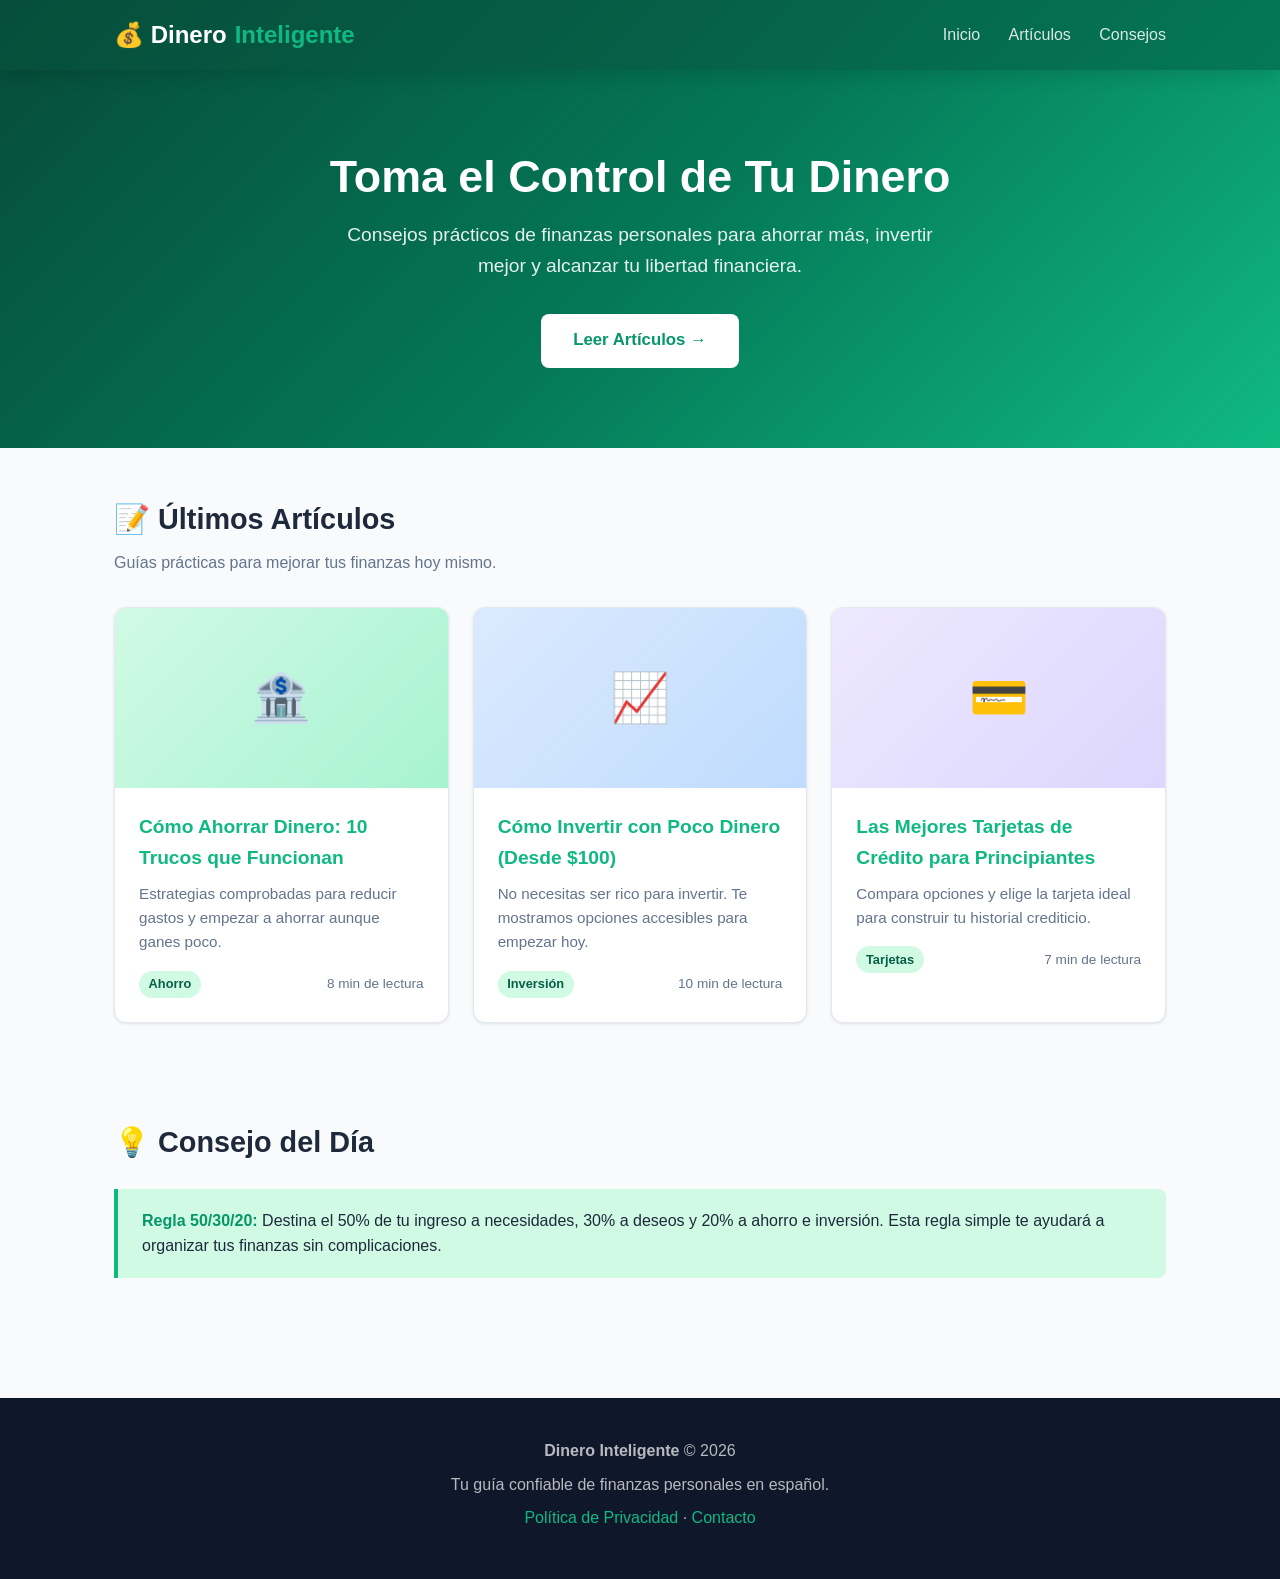
==== index.html @ 0d663b81 "Blog Dinero Inteligente - v1 inicial" ====
<!DOCTYPE html>
<html lang="es">
<head>
  <meta charset="UTF-8">
  <meta name="viewport" content="width=device-width, initial-scale=1.0">
  <title>Dinero Inteligente - Tu Guía de Finanzas Personales</title>
  <meta name="description" content="Aprende a ahorrar, invertir y manejar tu dinero con consejos prácticos de finanzas personales en español.">
  <link rel="icon" href="favicon.svg" type="image/svg+xml">
  <link rel="stylesheet" href="css/style.css">
</head>
<body>

<header>
  <div class="header-inner">
    <div class="logo">💰 Dinero<span>Inteligente</span></div>
    <nav>
      <a href="/">Inicio</a>
      <a href="#artículos">Artículos</a>
      <a href="#consejos">Consejos</a>
    </nav>
  </div>
</header>

<section class="hero">
  <h1>Toma el Control de Tu Dinero</h1>
  <p>Consejos prácticos de finanzas personales para ahorrar más, invertir mejor y alcanzar tu libertad financiera.</p>
  <a href="#artículos" class="btn">Leer Artículos →</a>
</section>

<section class="container" id="artículos">
  <h2 class="section-title">📝 Últimos Artículos</h2>
  <p class="section-subtitle">Guías prácticas para mejorar tus finanzas hoy mismo.</p>

  <div class="articles-grid">

    <article class="article-card">
      <a href="articles/como-ahorrar-dinero.html">
        <div class="card-image green">🏦</div>
        <div class="card-body">
          <h3>Cómo Ahorrar Dinero: 10 Trucos que Funcionan</h3>
          <p>Estrategias comprobadas para reducir gastos y empezar a ahorrar aunque ganes poco.</p>
          <div class="card-meta">
            <span class="tag">Ahorro</span>
            <span>8 min de lectura</span>
          </div>
        </div>
      </a>
    </article>

    <article class="article-card">
      <a href="articles/invertir-poco-dinero.html">
        <div class="card-image blue">📈</div>
        <div class="card-body">
          <h3>Cómo Invertir con Poco Dinero (Desde $100)</h3>
          <p>No necesitas ser rico para invertir. Te mostramos opciones accesibles para empezar hoy.</p>
          <div class="card-meta">
            <span class="tag">Inversión</span>
            <span>10 min de lectura</span>
          </div>
        </div>
      </a>
    </article>

    <article class="article-card">
      <a href="articles/mejores-tarjetas-credito.html">
        <div class="card-image purple">💳</div>
        <div class="card-body">
          <h3>Las Mejores Tarjetas de Crédito para Principiantes</h3>
          <p>Compara opciones y elige la tarjeta ideal para construir tu historial crediticio.</p>
          <div class="card-meta">
            <span class="tag">Tarjetas</span>
            <span>7 min de lectura</span>
          </div>
        </div>
      </a>
    </article>

  </div>
</section>

<section class="container" id="consejos">
  <h2 class="section-title">💡 Consejo del Día</h2>
  <div class="tip-box">
    <strong>Regla 50/30/20:</strong> Destina el 50% de tu ingreso a necesidades, 30% a deseos y 20% a ahorro e inversión. Esta regla simple te ayudará a organizar tus finanzas sin complicaciones.
  </div>
</section>

<footer>
  <p><strong>Dinero Inteligente</strong> © <span id="year">2026</span></p>
  <p>Tu guía confiable de finanzas personales en español.</p>
  <p><a href="#">Política de Privacidad</a> · <a href="#">Contacto</a></p>
</footer>

<script src="js/main.js"></script>
</body>
</html>
---- css/style.css ----
/* === Dinero Inteligente - Estilos === */
:root {
  --primary: #10B981;
  --primary-dark: #059669;
  --bg: #f8fafc;
  --card-bg: #ffffff;
  --text: #1e293b;
  --text-light: #64748b;
  --border: #e2e8f0;
  --shadow: 0 1px 3px rgba(0,0,0,0.1);
  --shadow-lg: 0 10px 15px -3px rgba(0,0,0,0.1);
}

* { margin: 0; padding: 0; box-sizing: border-box; }

body {
  font-family: -apple-system, BlinkMacSystemFont, 'Segoe UI', Roboto, sans-serif;
  background: var(--bg);
  color: var(--text);
  line-height: 1.6;
}

a { color: var(--primary); text-decoration: none; }
a:hover { color: var(--primary-dark); }

/* Header */
header {
  background: linear-gradient(135deg, #064e3b, #065f46, #047857);
  color: white;
  padding: 1rem 0;
  position: sticky;
  top: 0;
  z-index: 100;
  box-shadow: var(--shadow-lg);
}

.header-inner {
  max-width: 1100px;
  margin: 0 auto;
  padding: 0 1.5rem;
  display: flex;
  justify-content: space-between;
  align-items: center;
}

.logo {
  font-size: 1.5rem;
  font-weight: 800;
  display: flex;
  align-items: center;
  gap: 0.5rem;
}

.logo span { color: var(--primary); }

nav a {
  color: rgba(255,255,255,0.85);
  margin-left: 1.5rem;
  font-weight: 500;
  transition: color 0.2s;
}
nav a:hover { color: white; }

/* Hero */
.hero {
  background: linear-gradient(135deg, #064e3b 0%, #047857 50%, #10B981 100%);
  color: white;
  text-align: center;
  padding: 5rem 1.5rem;
}

.hero h1 {
  font-size: 2.8rem;
  font-weight: 800;
  margin-bottom: 1rem;
  line-height: 1.2;
}

.hero p {
  font-size: 1.2rem;
  opacity: 0.9;
  max-width: 600px;
  margin: 0 auto 2rem;
}

.btn {
  display: inline-block;
  background: white;
  color: var(--primary-dark);
  padding: 0.85rem 2rem;
  border-radius: 8px;
  font-weight: 700;
  font-size: 1.05rem;
  transition: transform 0.2s, box-shadow 0.2s;
}

.btn:hover {
  transform: translateY(-2px);
  box-shadow: var(--shadow-lg);
  color: var(--primary-dark);
}

/* Main content */
.container {
  max-width: 1100px;
  margin: 0 auto;
  padding: 3rem 1.5rem;
}

.section-title {
  font-size: 1.8rem;
  font-weight: 700;
  margin-bottom: 0.5rem;
}

.section-subtitle {
  color: var(--text-light);
  margin-bottom: 2rem;
}

/* Article cards */
.articles-grid {
  display: grid;
  grid-template-columns: repeat(auto-fill, minmax(320px, 1fr));
  gap: 1.5rem;
}

.article-card {
  background: var(--card-bg);
  border-radius: 12px;
  overflow: hidden;
  box-shadow: var(--shadow);
  transition: transform 0.2s, box-shadow 0.2s;
  border: 1px solid var(--border);
}

.article-card:hover {
  transform: translateY(-4px);
  box-shadow: var(--shadow-lg);
}

.card-image {
  height: 180px;
  display: flex;
  align-items: center;
  justify-content: center;
  font-size: 3rem;
}

.card-image.green { background: linear-gradient(135deg, #d1fae5, #a7f3d0); }
.card-image.blue { background: linear-gradient(135deg, #dbeafe, #bfdbfe); }
.card-image.purple { background: linear-gradient(135deg, #ede9fe, #ddd6fe); }

.card-body { padding: 1.5rem; }

.card-body h3 {
  font-size: 1.2rem;
  margin-bottom: 0.5rem;
}

.card-body p {
  color: var(--text-light);
  font-size: 0.95rem;
  margin-bottom: 1rem;
}

.card-meta {
  display: flex;
  justify-content: space-between;
  align-items: center;
  font-size: 0.85rem;
  color: var(--text-light);
}

.tag {
  background: #d1fae5;
  color: #065f46;
  padding: 0.2rem 0.6rem;
  border-radius: 20px;
  font-size: 0.8rem;
  font-weight: 600;
}

/* Article page */
.article-header {
  background: linear-gradient(135deg, #064e3b, #047857);
  color: white;
  padding: 4rem 1.5rem;
  text-align: center;
}

.article-header h1 {
  font-size: 2.2rem;
  max-width: 800px;
  margin: 0 auto 1rem;
}

.article-content {
  max-width: 800px;
  margin: 0 auto;
  padding: 2.5rem 1.5rem;
}

.article-content h2 {
  font-size: 1.5rem;
  margin: 2rem 0 1rem;
  color: var(--primary-dark);
}

.article-content p {
  margin-bottom: 1.2rem;
  font-size: 1.05rem;
}

.article-content ul, .article-content ol {
  margin: 1rem 0 1.5rem 1.5rem;
}

.article-content li {
  margin-bottom: 0.5rem;
  font-size: 1.05rem;
}

.tip-box {
  background: #d1fae5;
  border-left: 4px solid var(--primary);
  padding: 1.2rem 1.5rem;
  border-radius: 0 8px 8px 0;
  margin: 1.5rem 0;
}

.tip-box strong { color: var(--primary-dark); }

/* Footer */
footer {
  background: #0f172a;
  color: rgba(255,255,255,0.7);
  text-align: center;
  padding: 2.5rem 1.5rem;
  margin-top: 3rem;
}

footer p { margin-bottom: 0.5rem; }
footer a { color: var(--primary); }

/* Responsive */
@media (max-width: 768px) {
  .hero h1 { font-size: 2rem; }
  .hero p { font-size: 1rem; }
  .articles-grid { grid-template-columns: 1fr; }
  .header-inner { flex-direction: column; gap: 0.75rem; }
  nav a { margin: 0 0.75rem; }
}
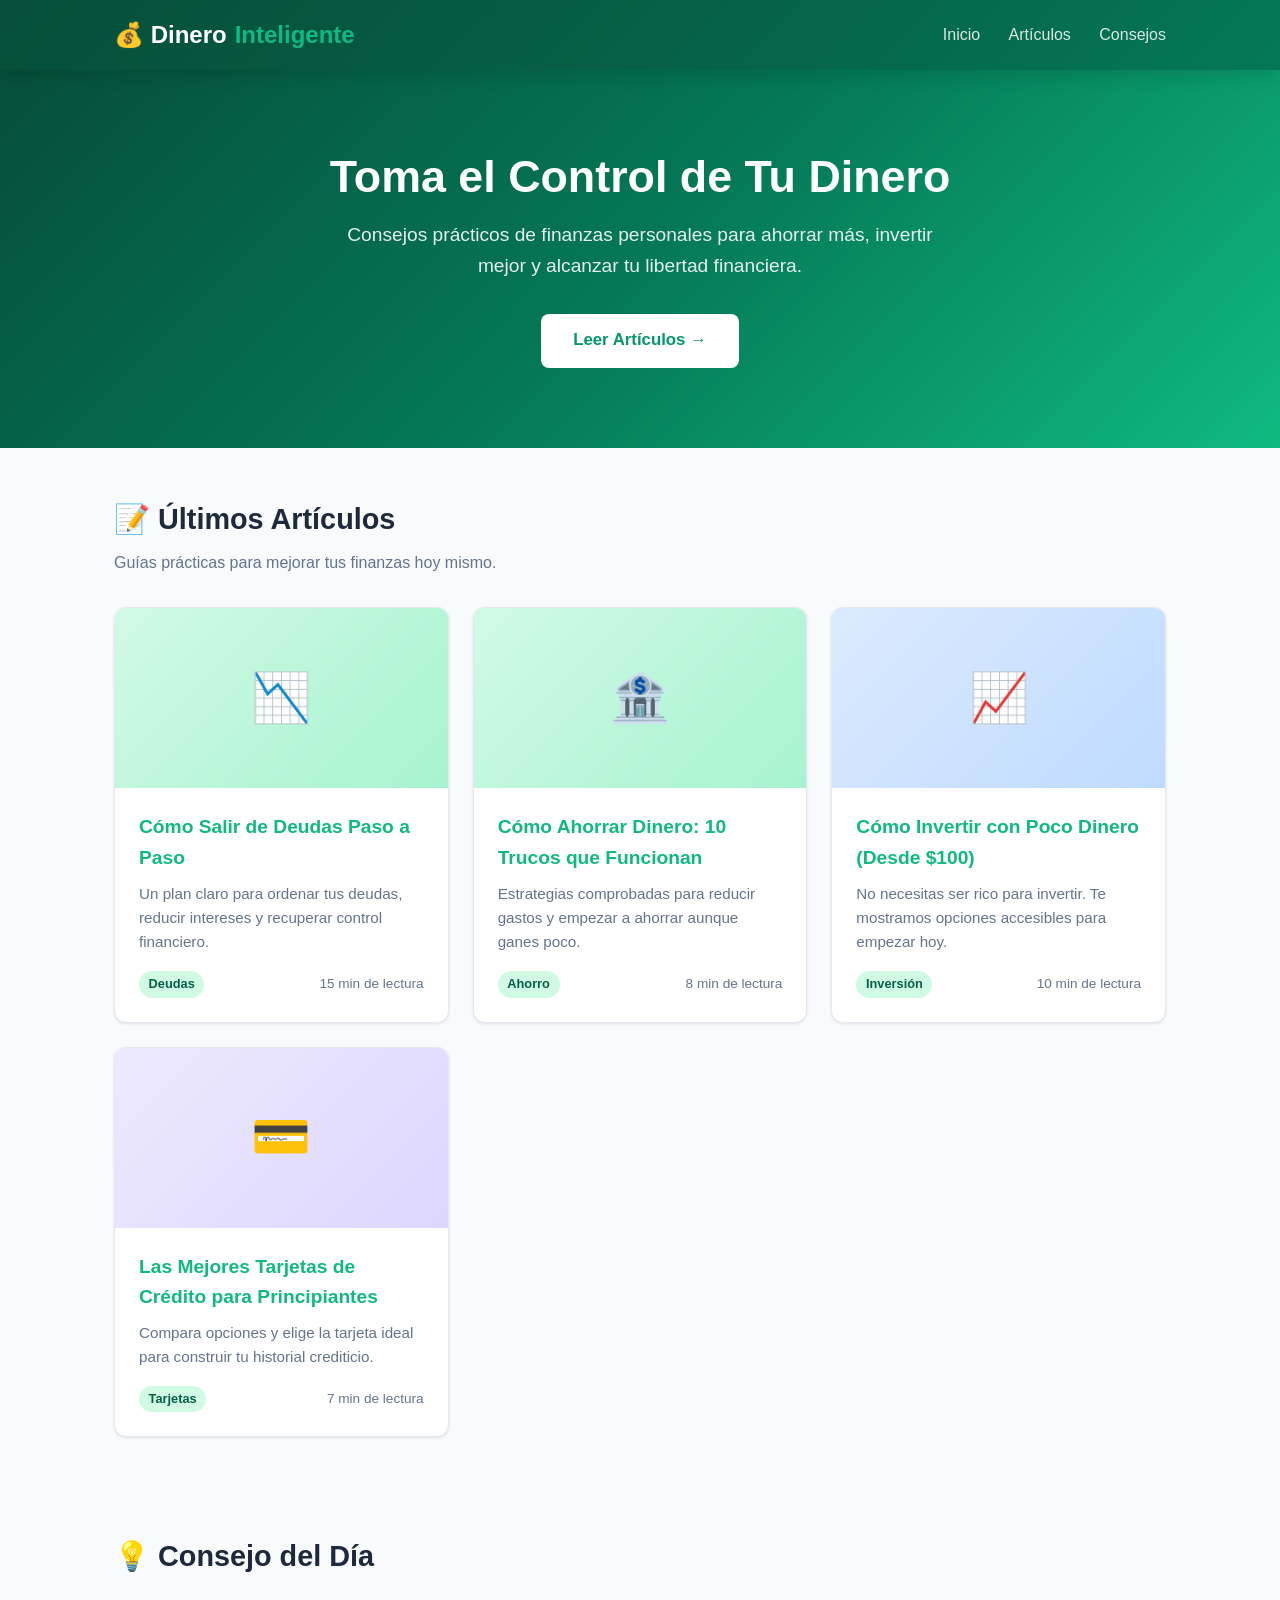
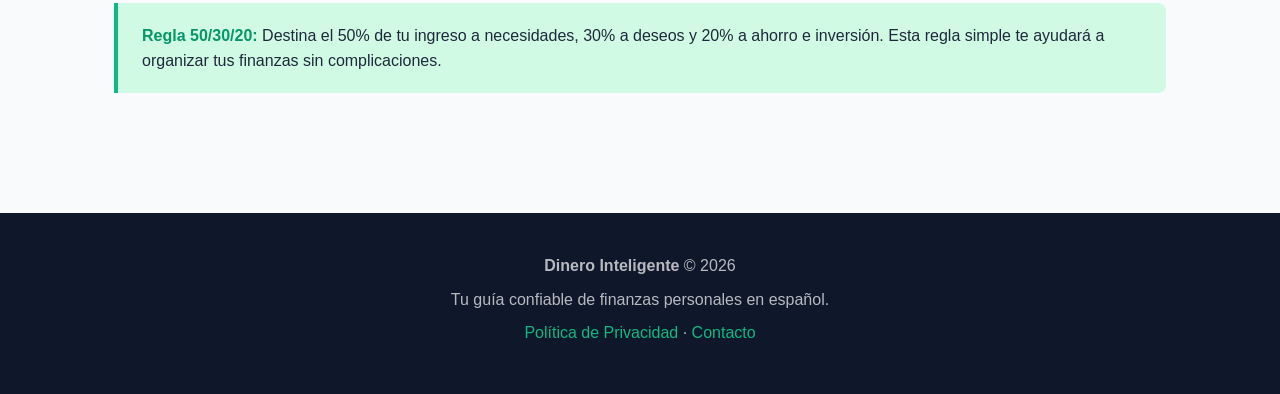
==== commit 657fbf98: "Agregar articulo sobre deudas y monetizacion" ====
--- a/index.html
+++ b/index.html
@@ -32,6 +32,20 @@
   <p class="section-subtitle">Guías prácticas para mejorar tus finanzas hoy mismo.</p>
 
   <div class="articles-grid">
+
+    <article class="article-card">
+      <a href="articles/como-salir-de-deudas.html">
+        <div class="card-image green">📉</div>
+        <div class="card-body">
+          <h3>Cómo Salir de Deudas Paso a Paso</h3>
+          <p>Un plan claro para ordenar tus deudas, reducir intereses y recuperar control financiero.</p>
+          <div class="card-meta">
+            <span class="tag">Deudas</span>
+            <span>15 min de lectura</span>
+          </div>
+        </div>
+      </a>
+    </article>
 
     <article class="article-card">
       <a href="articles/como-ahorrar-dinero.html">
--- a/css/style.css
+++ b/css/style.css
@@ -243,6 +243,73 @@
 footer p { margin-bottom: 0.5rem; }
 footer a { color: var(--primary); }
 
+/* Monetización y contenido enriquecido */
+table {
+  width: 100%;
+  border-collapse: collapse;
+  margin: 1.5rem 0;
+  background: white;
+  border-radius: 8px;
+  overflow: hidden;
+  box-shadow: var(--shadow);
+}
+
+th, td {
+  padding: 0.85rem;
+  border-bottom: 1px solid var(--border);
+  text-align: left;
+}
+
+th {
+  background: #064e3b;
+  color: white;
+}
+
+.ad-slot {
+  border: 2px dashed #94a3b8;
+  background: #f1f5f9;
+  color: #64748b;
+  text-align: center;
+  padding: 1.5rem;
+  border-radius: 10px;
+  margin: 2rem 0;
+  font-weight: 600;
+}
+
+.affiliate-box,
+.disclosure-box,
+.cta-box {
+  border-radius: 10px;
+  padding: 1.2rem 1.5rem;
+  margin: 1.5rem 0;
+}
+
+.affiliate-box {
+  background: #fffbeb;
+  border-left: 4px solid #f59e0b;
+}
+
+.disclosure-box {
+  background: #eff6ff;
+  border-left: 4px solid #2563eb;
+}
+
+.cta-box {
+  background: linear-gradient(135deg, #064e3b, #10B981);
+  color: white;
+}
+
+.cta-box h2 { color: white; margin-top: 0; }
+
+.mermaid-code {
+  background: #0f172a;
+  color: #e2e8f0;
+  padding: 1rem;
+  border-radius: 8px;
+  overflow-x: auto;
+  margin: 1.5rem 0;
+}
+
 /* Responsive */
 @media (max-width: 768px) {
   .hero h1 { font-size: 2rem; }
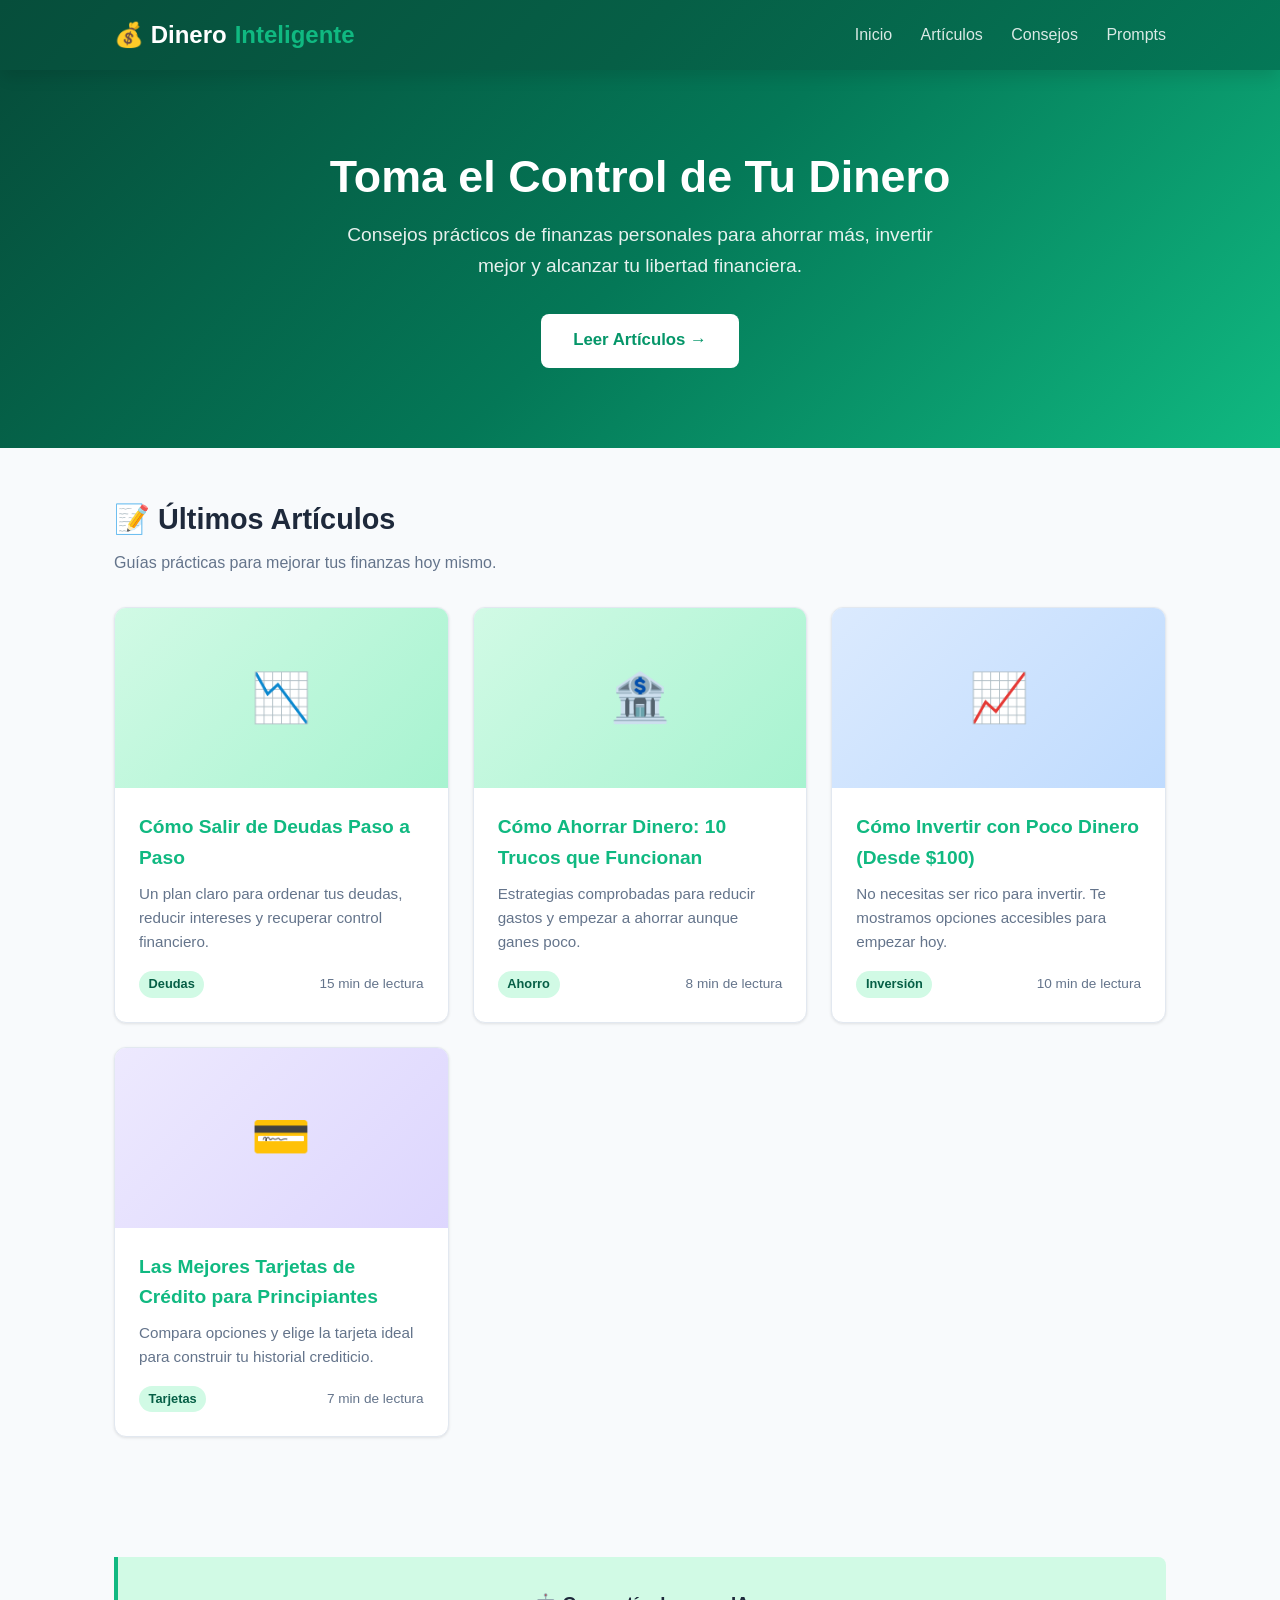
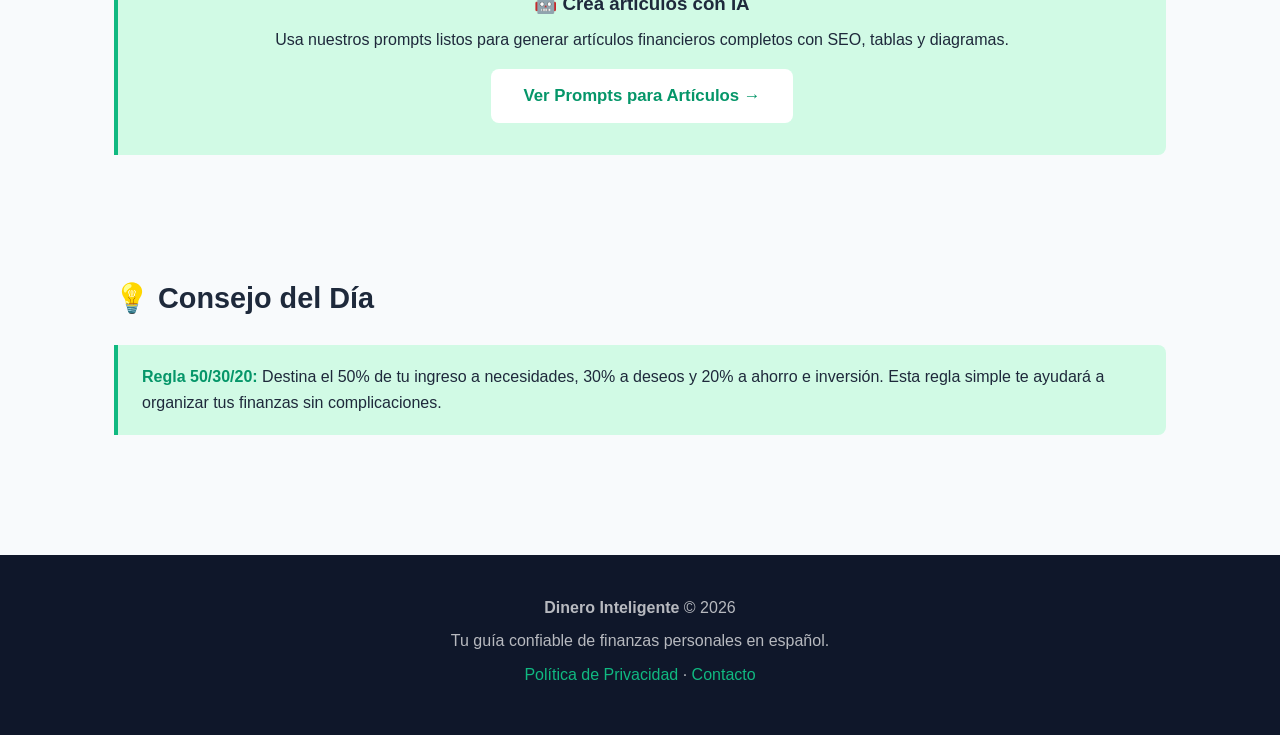
==== commit d932eed5: "Agregar pagina de prompts para articulos financieros" ====
--- a/index.html
+++ b/index.html
@@ -17,6 +17,7 @@
       <a href="/">Inicio</a>
       <a href="#artículos">Artículos</a>
       <a href="#consejos">Consejos</a>
+      <a href="prompts-articulos.html">Prompts</a>
     </nav>
   </div>
 </header>
@@ -92,6 +93,14 @@
   </div>
 </section>
 
+<section class="container">
+  <div class="tip-box" style="text-align:center; padding:2rem;">
+    <h3 style="margin-bottom:0.5rem;">🤖 Crea artículos con IA</h3>
+    <p style="margin-bottom:1rem;">Usa nuestros prompts listos para generar artículos financieros completos con SEO, tablas y diagramas.</p>
+    <a href="prompts-articulos.html" class="btn">Ver Prompts para Artículos →</a>
+  </div>
+</section>
+
 <section class="container" id="consejos">
   <h2 class="section-title">💡 Consejo del Día</h2>
   <div class="tip-box">
--- a/css/style.css
+++ b/css/style.css
@@ -318,3 +318,90 @@
   .header-inner { flex-direction: column; gap: 0.75rem; }
   nav a { margin: 0 0.75rem; }
 }
+
+/* Prompt tools page */
+.prompt-hero {
+    background: linear-gradient(135deg, #064e3b 0%, #047857 55%, #10b981 100%);
+    color: #ffffff;
+}
+
+.prompt-page section {
+    margin-bottom: 2.5rem;
+}
+
+.prompt-box {
+    background: #0f172a;
+    color: #e5e7eb;
+    border-radius: 16px;
+    padding: 1.25rem;
+    overflow-x: auto;
+    border: 1px solid rgba(16, 185, 129, 0.35);
+    box-shadow: 0 14px 30px rgba(15, 23, 42, 0.14);
+    white-space: pre-wrap;
+}
+
+.prompt-box code {
+    font-family: "SFMono-Regular", Consolas, "Liberation Mono", monospace;
+    font-size: 0.92rem;
+    line-height: 1.65;
+}
+
+.copy-btn {
+    display: inline-flex;
+    align-items: center;
+    gap: 0.4rem;
+    margin: 0.7rem 0 1rem;
+    border: 0;
+    border-radius: 999px;
+    background: #059669;
+    color: #ffffff;
+    padding: 0.75rem 1.15rem;
+    font-weight: 700;
+    cursor: pointer;
+    transition: transform 0.2s ease, background 0.2s ease;
+}
+
+.copy-btn:hover {
+    background: #047857;
+    transform: translateY(-1px);
+}
+
+.copy-btn.copied {
+    background: #0f766e;
+}
+
+.checklist-grid {
+    display: grid;
+    grid-template-columns: repeat(auto-fit, minmax(230px, 1fr));
+    gap: 1rem;
+    margin-top: 1rem;
+}
+
+.check-card {
+    background: #ffffff;
+    border: 1px solid #d1fae5;
+    border-radius: 16px;
+    padding: 1rem;
+    box-shadow: 0 8px 20px rgba(15, 23, 42, 0.06);
+}
+
+.check-card strong {
+    display: block;
+    color: #065f46;
+    margin-bottom: 0.4rem;
+}
+
+.check-card span {
+    color: #475569;
+    line-height: 1.6;
+}
+
+.disclaimer {
+    background: #fffbeb;
+    border-left: 4px solid #f59e0b;
+    border-radius: 12px;
+    padding: 1rem 1.25rem;
+    color: #78350f;
+    margin: 2rem 0;
+}
+
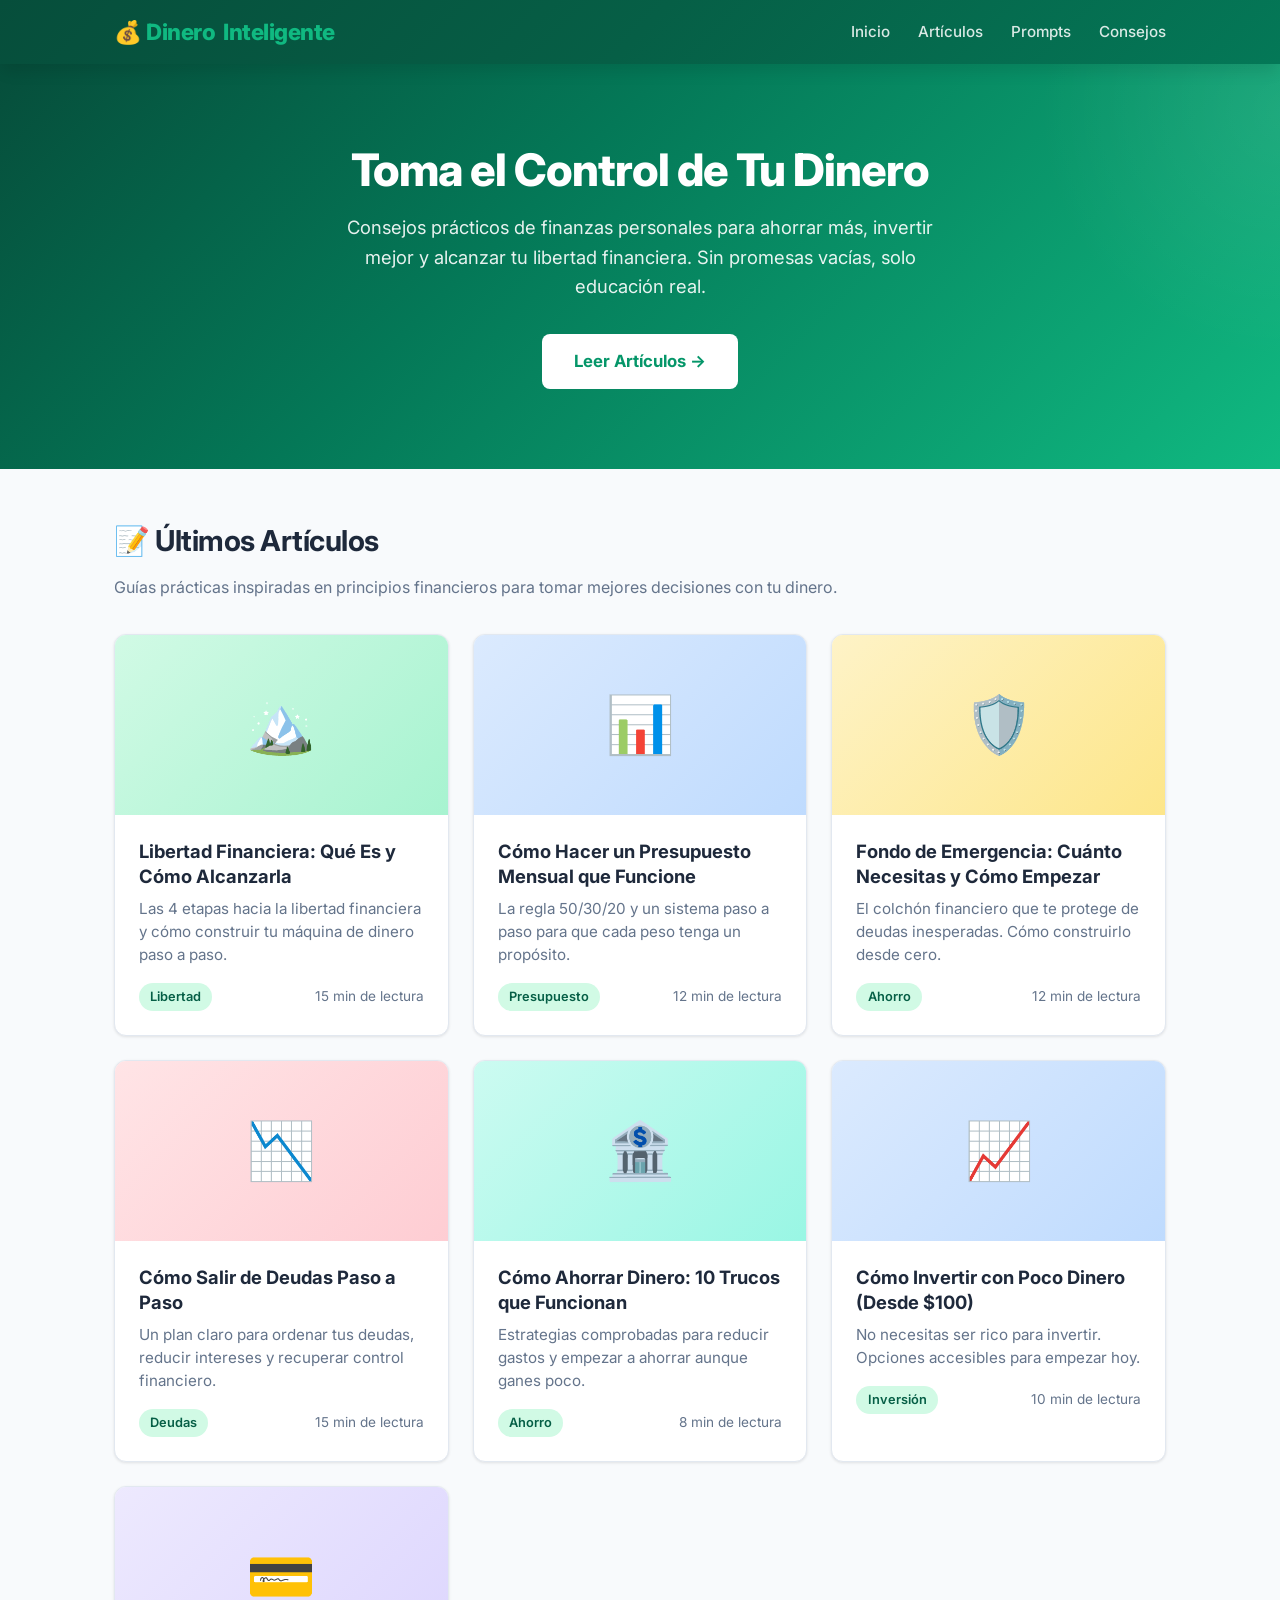
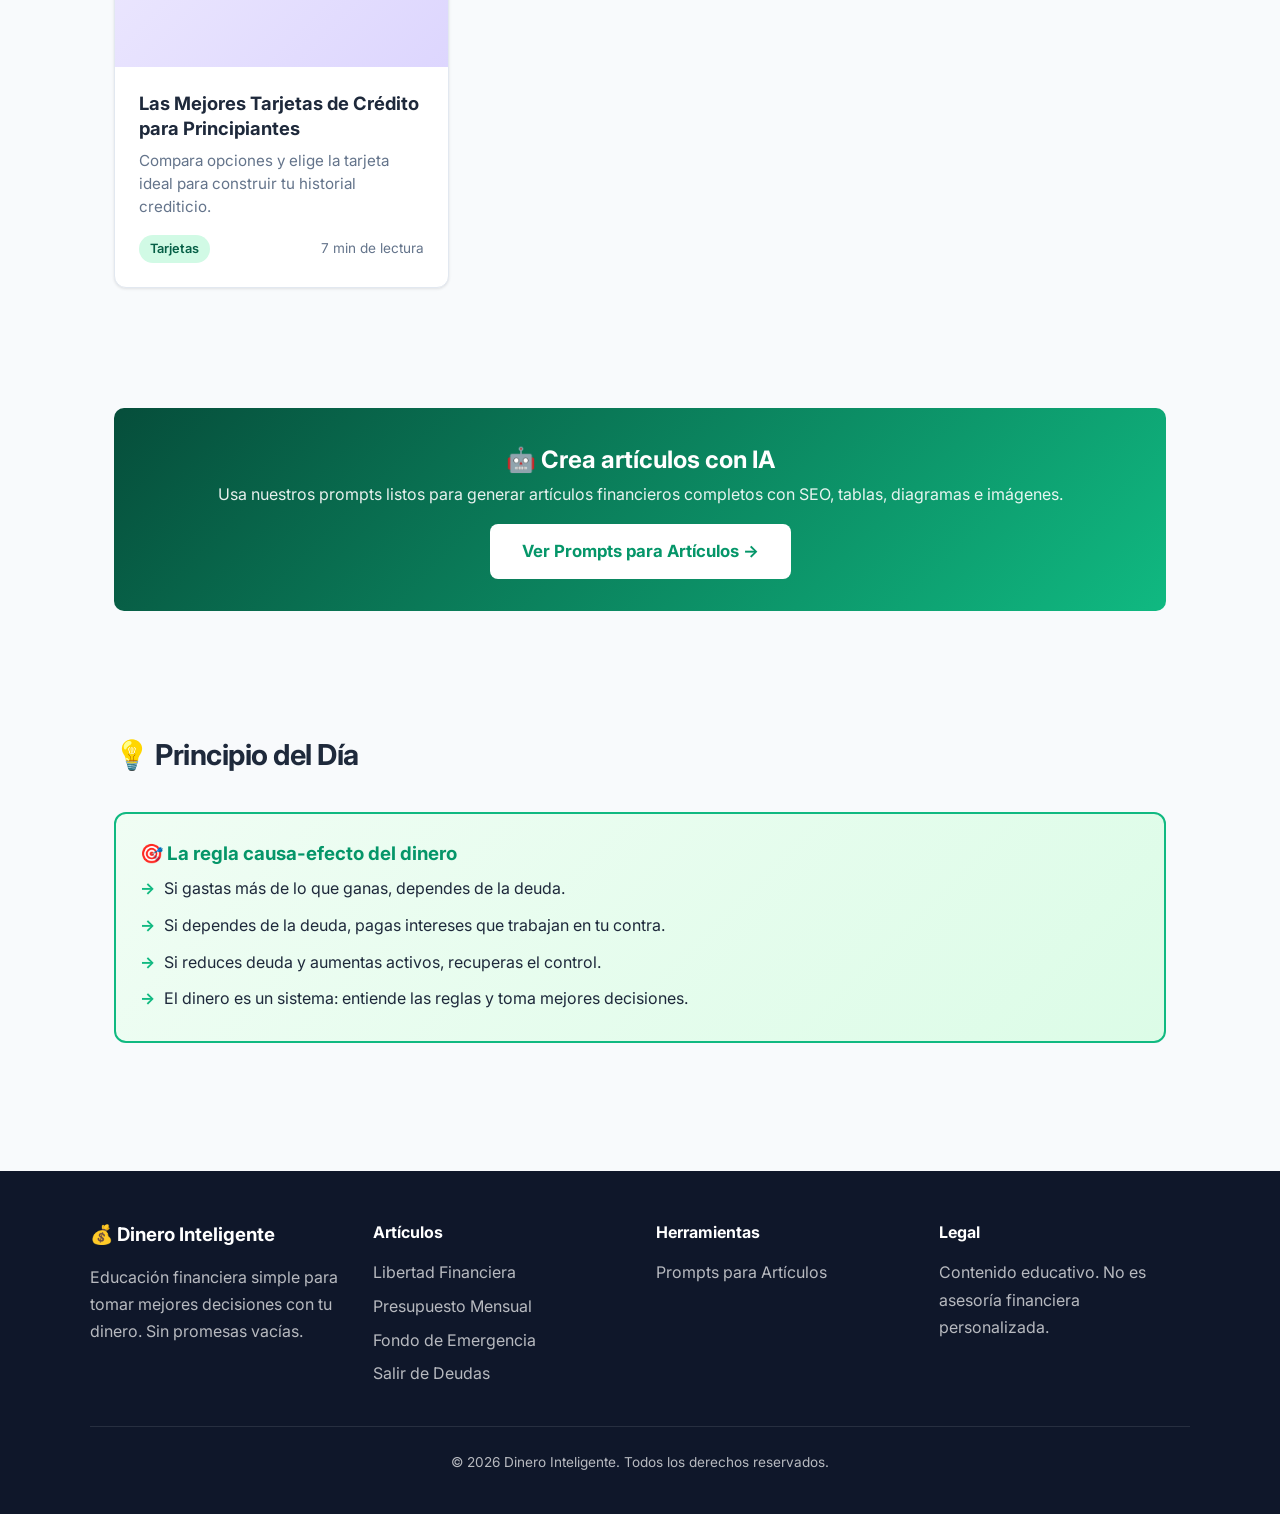
==== commit aac4a80d: "Blog v2: 3 articulos nuevos + diseno profesional + Mermaid.js - 3 articulos nuevos: presupuesto mens" ====
--- a/index.html
+++ b/index.html
@@ -4,39 +4,85 @@
   <meta charset="UTF-8">
   <meta name="viewport" content="width=device-width, initial-scale=1.0">
   <title>Dinero Inteligente - Tu Guía de Finanzas Personales</title>
-  <meta name="description" content="Aprende a ahorrar, invertir y manejar tu dinero con consejos prácticos de finanzas personales en español.">
+  <meta name="description" content="Aprende a ahorrar, invertir y manejar tu dinero con consejos prácticos de finanzas personales en español. Educación financiera clara y útil.">
+  <meta name="keywords" content="finanzas personales, ahorrar dinero, invertir, presupuesto, libertad financiera, educación financiera español">
+  <meta name="author" content="Dinero Inteligente">
   <link rel="icon" href="favicon.svg" type="image/svg+xml">
   <link rel="stylesheet" href="css/style.css">
+  <link rel="preconnect" href="https://fonts.googleapis.com">
+  <link href="https://fonts.googleapis.com/css2?family=Inter:wght@400;500;600;700;800&display=swap" rel="stylesheet">
 </head>
 <body>
 
 <header>
   <div class="header-inner">
-    <div class="logo">💰 Dinero<span>Inteligente</span></div>
+    <a href="/" class="logo">💰 Dinero<span>Inteligente</span></a>
     <nav>
       <a href="/">Inicio</a>
       <a href="#artículos">Artículos</a>
+      <a href="prompts-articulos.html">Prompts</a>
       <a href="#consejos">Consejos</a>
-      <a href="prompts-articulos.html">Prompts</a>
     </nav>
   </div>
 </header>
 
 <section class="hero">
   <h1>Toma el Control de Tu Dinero</h1>
-  <p>Consejos prácticos de finanzas personales para ahorrar más, invertir mejor y alcanzar tu libertad financiera.</p>
+  <p>Consejos prácticos de finanzas personales para ahorrar más, invertir mejor y alcanzar tu libertad financiera. Sin promesas vacías, solo educación real.</p>
   <a href="#artículos" class="btn">Leer Artículos →</a>
 </section>
 
 <section class="container" id="artículos">
   <h2 class="section-title">📝 Últimos Artículos</h2>
-  <p class="section-subtitle">Guías prácticas para mejorar tus finanzas hoy mismo.</p>
+  <p class="section-subtitle">Guías prácticas inspiradas en principios financieros para tomar mejores decisiones con tu dinero.</p>
 
   <div class="articles-grid">
 
     <article class="article-card">
+      <a href="articles/libertad-financiera.html">
+        <div class="card-image green">🏔️</div>
+        <div class="card-body">
+          <h3>Libertad Financiera: Qué Es y Cómo Alcanzarla</h3>
+          <p>Las 4 etapas hacia la libertad financiera y cómo construir tu máquina de dinero paso a paso.</p>
+          <div class="card-meta">
+            <span class="tag">Libertad</span>
+            <span>15 min de lectura</span>
+          </div>
+        </div>
+      </a>
+    </article>
+
+    <article class="article-card">
+      <a href="articles/presupuesto-mensual.html">
+        <div class="card-image blue">📊</div>
+        <div class="card-body">
+          <h3>Cómo Hacer un Presupuesto Mensual que Funcione</h3>
+          <p>La regla 50/30/20 y un sistema paso a paso para que cada peso tenga un propósito.</p>
+          <div class="card-meta">
+            <span class="tag">Presupuesto</span>
+            <span>12 min de lectura</span>
+          </div>
+        </div>
+      </a>
+    </article>
+
+    <article class="article-card">
+      <a href="articles/fondo-emergencia.html">
+        <div class="card-image orange">🛡️</div>
+        <div class="card-body">
+          <h3>Fondo de Emergencia: Cuánto Necesitas y Cómo Empezar</h3>
+          <p>El colchón financiero que te protege de deudas inesperadas. Cómo construirlo desde cero.</p>
+          <div class="card-meta">
+            <span class="tag">Ahorro</span>
+            <span>12 min de lectura</span>
+          </div>
+        </div>
+      </a>
+    </article>
+
+    <article class="article-card">
       <a href="articles/como-salir-de-deudas.html">
-        <div class="card-image green">📉</div>
+        <div class="card-image rose">📉</div>
         <div class="card-body">
           <h3>Cómo Salir de Deudas Paso a Paso</h3>
           <p>Un plan claro para ordenar tus deudas, reducir intereses y recuperar control financiero.</p>
@@ -50,7 +96,7 @@
 
     <article class="article-card">
       <a href="articles/como-ahorrar-dinero.html">
-        <div class="card-image green">🏦</div>
+        <div class="card-image teal">🏦</div>
         <div class="card-body">
           <h3>Cómo Ahorrar Dinero: 10 Trucos que Funcionan</h3>
           <p>Estrategias comprobadas para reducir gastos y empezar a ahorrar aunque ganes poco.</p>
@@ -67,7 +113,7 @@
         <div class="card-image blue">📈</div>
         <div class="card-body">
           <h3>Cómo Invertir con Poco Dinero (Desde $100)</h3>
-          <p>No necesitas ser rico para invertir. Te mostramos opciones accesibles para empezar hoy.</p>
+          <p>No necesitas ser rico para invertir. Opciones accesibles para empezar hoy.</p>
           <div class="card-meta">
             <span class="tag">Inversión</span>
             <span>10 min de lectura</span>
@@ -94,26 +140,58 @@
 </section>
 
 <section class="container">
-  <div class="tip-box" style="text-align:center; padding:2rem;">
-    <h3 style="margin-bottom:0.5rem;">🤖 Crea artículos con IA</h3>
-    <p style="margin-bottom:1rem;">Usa nuestros prompts listos para generar artículos financieros completos con SEO, tablas y diagramas.</p>
-    <a href="prompts-articulos.html" class="btn">Ver Prompts para Artículos →</a>
+  <div class="cta-box">
+    <h2>🤖 Crea artículos con IA</h2>
+    <p>Usa nuestros prompts listos para generar artículos financieros completos con SEO, tablas, diagramas e imágenes.</p>
+    <a href="prompts-articulos.html" class="btn" style="margin-top:1rem;">Ver Prompts para Artículos →</a>
   </div>
 </section>
 
 <section class="container" id="consejos">
-  <h2 class="section-title">💡 Consejo del Día</h2>
-  <div class="tip-box">
-    <strong>Regla 50/30/20:</strong> Destina el 50% de tu ingreso a necesidades, 30% a deseos y 20% a ahorro e inversión. Esta regla simple te ayudará a organizar tus finanzas sin complicaciones.
+  <h2 class="section-title">💡 Principio del Día</h2>
+  <div class="principle-box">
+    <h3>🎯 La regla causa-efecto del dinero</h3>
+    <ul>
+      <li>Si gastas más de lo que ganas, dependes de la deuda.</li>
+      <li>Si dependes de la deuda, pagas intereses que trabajan en tu contra.</li>
+      <li>Si reduces deuda y aumentas activos, recuperas el control.</li>
+      <li>El dinero es un sistema: entiende las reglas y toma mejores decisiones.</li>
+    </ul>
   </div>
 </section>
 
 <footer>
-  <p><strong>Dinero Inteligente</strong> © <span id="year">2026</span></p>
-  <p>Tu guía confiable de finanzas personales en español.</p>
-  <p><a href="#">Política de Privacidad</a> · <a href="#">Contacto</a></p>
+  <div class="footer-content">
+    <div class="footer-section">
+      <h3>💰 Dinero Inteligente</h3>
+      <p>Educación financiera simple para tomar mejores decisiones con tu dinero. Sin promesas vacías.</p>
+    </div>
+    <div class="footer-section">
+      <h4>Artículos</h4>
+      <ul>
+        <li><a href="articles/libertad-financiera.html">Libertad Financiera</a></li>
+        <li><a href="articles/presupuesto-mensual.html">Presupuesto Mensual</a></li>
+        <li><a href="articles/fondo-emergencia.html">Fondo de Emergencia</a></li>
+        <li><a href="articles/como-salir-de-deudas.html">Salir de Deudas</a></li>
+      </ul>
+    </div>
+    <div class="footer-section">
+      <h4>Herramientas</h4>
+      <ul>
+        <li><a href="prompts-articulos.html">Prompts para Artículos</a></li>
+      </ul>
+    </div>
+    <div class="footer-section">
+      <h4>Legal</h4>
+      <p>Contenido educativo. No es asesoría financiera personalizada.</p>
+    </div>
+  </div>
+  <div class="footer-bottom">
+    <p>&copy; <span id="year">2026</span> Dinero Inteligente. Todos los derechos reservados.</p>
+  </div>
 </footer>
 
+<button class="back-to-top" aria-label="Volver arriba">↑</button>
 <script src="js/main.js"></script>
 </body>
 </html>
--- a/css/style.css
+++ b/css/style.css
@@ -1,7 +1,9 @@
-/* === Dinero Inteligente - Estilos === */
+/* === Dinero Inteligente - Estilos v2 === */
 :root {
   --primary: #10B981;
   --primary-dark: #059669;
+  --primary-light: #d1fae5;
+  --accent: #f59e0b;
   --bg: #f8fafc;
   --card-bg: #ffffff;
   --text: #1e293b;
@@ -9,29 +11,32 @@
   --border: #e2e8f0;
   --shadow: 0 1px 3px rgba(0,0,0,0.1);
   --shadow-lg: 0 10px 15px -3px rgba(0,0,0,0.1);
+  --radius: 12px;
 }
 
 * { margin: 0; padding: 0; box-sizing: border-box; }
 
 body {
-  font-family: -apple-system, BlinkMacSystemFont, 'Segoe UI', Roboto, sans-serif;
+  font-family: 'Inter', -apple-system, BlinkMacSystemFont, 'Segoe UI', Roboto, sans-serif;
   background: var(--bg);
   color: var(--text);
-  line-height: 1.6;
-}
-
-a { color: var(--primary); text-decoration: none; }
+  line-height: 1.7;
+  font-size: 16px;
+}
+
+a { color: var(--primary); text-decoration: none; transition: color 0.2s; }
 a:hover { color: var(--primary-dark); }
 
-/* Header */
+/* ===== HEADER ===== */
 header {
   background: linear-gradient(135deg, #064e3b, #065f46, #047857);
   color: white;
-  padding: 1rem 0;
+  padding: 0.8rem 0;
   position: sticky;
   top: 0;
   z-index: 100;
   box-shadow: var(--shadow-lg);
+  backdrop-filter: blur(10px);
 }
 
 .header-inner {
@@ -44,11 +49,12 @@
 }
 
 .logo {
-  font-size: 1.5rem;
+  font-size: 1.4rem;
   font-weight: 800;
   display: flex;
   align-items: center;
   gap: 0.5rem;
+  letter-spacing: -0.5px;
 }
 
 .logo span { color: var(--primary); }
@@ -57,16 +63,44 @@
   color: rgba(255,255,255,0.85);
   margin-left: 1.5rem;
   font-weight: 500;
+  font-size: 0.95rem;
   transition: color 0.2s;
-}
+  position: relative;
+}
+
+nav a::after {
+  content: '';
+  position: absolute;
+  bottom: -4px;
+  left: 0;
+  width: 0;
+  height: 2px;
+  background: var(--primary);
+  transition: width 0.3s;
+}
+
 nav a:hover { color: white; }
-
-/* Hero */
+nav a:hover::after { width: 100%; }
+
+/* ===== HERO ===== */
 .hero {
-  background: linear-gradient(135deg, #064e3b 0%, #047857 50%, #10B981 100%);
+  background: linear-gradient(135deg, #064e3b 0%, #047857 40%, #10B981 100%);
   color: white;
   text-align: center;
   padding: 5rem 1.5rem;
+  position: relative;
+  overflow: hidden;
+}
+
+.hero::before {
+  content: '';
+  position: absolute;
+  top: -50%;
+  right: -20%;
+  width: 500px;
+  height: 500px;
+  background: radial-gradient(circle, rgba(255,255,255,0.08) 0%, transparent 70%);
+  border-radius: 50%;
 }
 
 .hero h1 {
@@ -74,13 +108,15 @@
   font-weight: 800;
   margin-bottom: 1rem;
   line-height: 1.2;
+  letter-spacing: -1px;
 }
 
 .hero p {
-  font-size: 1.2rem;
+  font-size: 1.15rem;
   opacity: 0.9;
   max-width: 600px;
   margin: 0 auto 2rem;
+  line-height: 1.6;
 }
 
 .btn {
@@ -92,6 +128,8 @@
   font-weight: 700;
   font-size: 1.05rem;
   transition: transform 0.2s, box-shadow 0.2s;
+  border: none;
+  cursor: pointer;
 }
 
 .btn:hover {
@@ -100,7 +138,17 @@
   color: var(--primary-dark);
 }
 
-/* Main content */
+.btn-primary {
+  background: var(--primary);
+  color: white;
+}
+
+.btn-primary:hover {
+  background: var(--primary-dark);
+  color: white;
+}
+
+/* ===== MAIN CONTENT ===== */
 .container {
   max-width: 1100px;
   margin: 0 auto;
@@ -111,6 +159,7 @@
   font-size: 1.8rem;
   font-weight: 700;
   margin-bottom: 0.5rem;
+  letter-spacing: -0.5px;
 }
 
 .section-subtitle {
@@ -118,50 +167,59 @@
   margin-bottom: 2rem;
 }
 
-/* Article cards */
+/* ===== ARTICLE CARDS ===== */
 .articles-grid {
   display: grid;
-  grid-template-columns: repeat(auto-fill, minmax(320px, 1fr));
+  grid-template-columns: repeat(auto-fill, minmax(300px, 1fr));
   gap: 1.5rem;
 }
 
 .article-card {
   background: var(--card-bg);
-  border-radius: 12px;
+  border-radius: var(--radius);
   overflow: hidden;
   box-shadow: var(--shadow);
-  transition: transform 0.2s, box-shadow 0.2s;
+  transition: transform 0.3s, box-shadow 0.3s;
   border: 1px solid var(--border);
 }
 
 .article-card:hover {
-  transform: translateY(-4px);
-  box-shadow: var(--shadow-lg);
-}
+  transform: translateY(-6px);
+  box-shadow: 0 20px 25px -5px rgba(0,0,0,0.1);
+}
+
+.article-card a { color: inherit; }
 
 .card-image {
   height: 180px;
   display: flex;
   align-items: center;
   justify-content: center;
-  font-size: 3rem;
+  font-size: 3.5rem;
+  position: relative;
 }
 
 .card-image.green { background: linear-gradient(135deg, #d1fae5, #a7f3d0); }
 .card-image.blue { background: linear-gradient(135deg, #dbeafe, #bfdbfe); }
 .card-image.purple { background: linear-gradient(135deg, #ede9fe, #ddd6fe); }
+.card-image.orange { background: linear-gradient(135deg, #fef3c7, #fde68a); }
+.card-image.rose { background: linear-gradient(135deg, #ffe4e6, #fecdd3); }
+.card-image.teal { background: linear-gradient(135deg, #ccfbf1, #99f6e4); }
 
 .card-body { padding: 1.5rem; }
 
 .card-body h3 {
-  font-size: 1.2rem;
+  font-size: 1.15rem;
   margin-bottom: 0.5rem;
+  font-weight: 700;
+  line-height: 1.4;
 }
 
 .card-body p {
   color: var(--text-light);
   font-size: 0.95rem;
   margin-bottom: 1rem;
+  line-height: 1.5;
 }
 
 .card-meta {
@@ -173,26 +231,48 @@
 }
 
 .tag {
-  background: #d1fae5;
+  background: var(--primary-light);
   color: #065f46;
-  padding: 0.2rem 0.6rem;
+  padding: 0.2rem 0.7rem;
   border-radius: 20px;
   font-size: 0.8rem;
   font-weight: 600;
 }
 
-/* Article page */
+/* ===== ARTICLE PAGE ===== */
 .article-header {
   background: linear-gradient(135deg, #064e3b, #047857);
   color: white;
-  padding: 4rem 1.5rem;
-  text-align: center;
+  padding: 4rem 1.5rem 3rem;
+  text-align: center;
+  position: relative;
+}
+
+.article-header::after {
+  content: '';
+  position: absolute;
+  bottom: 0;
+  left: 0;
+  right: 0;
+  height: 4px;
+  background: linear-gradient(90deg, var(--primary), var(--accent));
 }
 
 .article-header h1 {
   font-size: 2.2rem;
   max-width: 800px;
   margin: 0 auto 1rem;
+  line-height: 1.3;
+  letter-spacing: -0.5px;
+}
+
+.article-meta {
+  display: flex;
+  justify-content: center;
+  gap: 1.5rem;
+  font-size: 0.9rem;
+  opacity: 0.85;
+  margin-top: 1rem;
 }
 
 .article-content {
@@ -203,8 +283,17 @@
 
 .article-content h2 {
   font-size: 1.5rem;
-  margin: 2rem 0 1rem;
+  margin: 2.5rem 0 1rem;
   color: var(--primary-dark);
+  letter-spacing: -0.3px;
+  padding-bottom: 0.5rem;
+  border-bottom: 2px solid var(--primary-light);
+}
+
+.article-content h3 {
+  font-size: 1.2rem;
+  margin: 1.8rem 0 0.8rem;
+  color: var(--text);
 }
 
 .article-content p {
@@ -219,10 +308,16 @@
 .article-content li {
   margin-bottom: 0.5rem;
   font-size: 1.05rem;
-}
-
+  line-height: 1.6;
+}
+
+.article-content li strong {
+  color: var(--primary-dark);
+}
+
+/* ===== TIP BOX ===== */
 .tip-box {
-  background: #d1fae5;
+  background: var(--primary-light);
   border-left: 4px solid var(--primary);
   padding: 1.2rem 1.5rem;
   border-radius: 0 8px 8px 0;
@@ -231,19 +326,7 @@
 
 .tip-box strong { color: var(--primary-dark); }
 
-/* Footer */
-footer {
-  background: #0f172a;
-  color: rgba(255,255,255,0.7);
-  text-align: center;
-  padding: 2.5rem 1.5rem;
-  margin-top: 3rem;
-}
-
-footer p { margin-bottom: 0.5rem; }
-footer a { color: var(--primary); }
-
-/* Monetización y contenido enriquecido */
+/* ===== TABLES ===== */
 table {
   width: 100%;
   border-collapse: collapse;
@@ -252,10 +335,11 @@
   border-radius: 8px;
   overflow: hidden;
   box-shadow: var(--shadow);
+  font-size: 0.95rem;
 }
 
 th, td {
-  padding: 0.85rem;
+  padding: 0.85rem 1rem;
   border-bottom: 1px solid var(--border);
   text-align: left;
 }
@@ -263,8 +347,17 @@
 th {
   background: #064e3b;
   color: white;
-}
-
+  font-weight: 600;
+  font-size: 0.9rem;
+  text-transform: uppercase;
+  letter-spacing: 0.5px;
+}
+
+tr:hover { background: #f0fdf4; }
+
+td:last-child { font-weight: 500; }
+
+/* ===== MONETIZACIÓN ===== */
 .ad-slot {
   border: 2px dashed #94a3b8;
   background: #f1f5f9;
@@ -286,7 +379,7 @@
 
 .affiliate-box {
   background: #fffbeb;
-  border-left: 4px solid #f59e0b;
+  border-left: 4px solid var(--accent);
 }
 
 .disclosure-box {
@@ -297,10 +390,14 @@
 .cta-box {
   background: linear-gradient(135deg, #064e3b, #10B981);
   color: white;
+  text-align: center;
+  padding: 2rem;
 }
 
 .cta-box h2 { color: white; margin-top: 0; }
-
+.cta-box p { opacity: 0.9; }
+
+/* ===== MERMAID DIAGRAMS ===== */
 .mermaid-code {
   background: #0f172a;
   color: #e2e8f0;
@@ -310,98 +407,287 @@
   margin: 1.5rem 0;
 }
 
-/* Responsive */
+pre.mermaid {
+  background: #f0fdf4;
+  border: 1px solid #bbf7d0;
+  border-radius: var(--radius);
+  padding: 1.5rem;
+  margin: 1.5rem 0;
+  text-align: center;
+  overflow-x: auto;
+}
+
+pre.mermaid svg {
+  max-width: 100%;
+  height: auto;
+}
+
+/* ===== SVG CHARTS ===== */
+.svg-chart {
+  background: white;
+  border-radius: var(--radius);
+  padding: 1.5rem;
+  margin: 1.5rem 0;
+  box-shadow: var(--shadow);
+  text-align: center;
+  border: 1px solid var(--border);
+}
+
+.svg-chart svg {
+  max-width: 100%;
+  height: auto;
+}
+
+.svg-chart .chart-title {
+  font-weight: 700;
+  color: var(--text);
+  margin-bottom: 1rem;
+  font-size: 1.1rem;
+}
+
+/* ===== PRINCIPLE BOX ===== */
+.principle-box {
+  background: linear-gradient(135deg, #f0fdf4, #dcfce7);
+  border: 2px solid var(--primary);
+  border-radius: var(--radius);
+  padding: 1.5rem;
+  margin: 2rem 0;
+}
+
+.principle-box h3 {
+  color: var(--primary-dark) !important;
+  margin-top: 0 !important;
+  display: flex;
+  align-items: center;
+  gap: 0.5rem;
+}
+
+.principle-box ul {
+  list-style: none;
+  margin-left: 0 !important;
+}
+
+.principle-box li {
+  padding: 0.3rem 0;
+  position: relative;
+  padding-left: 1.5rem;
+}
+
+.principle-box li::before {
+  content: '→';
+  position: absolute;
+  left: 0;
+  color: var(--primary);
+  font-weight: bold;
+}
+
+/* ===== FAQ SECTION ===== */
+.faq-item {
+  background: white;
+  border: 1px solid var(--border);
+  border-radius: var(--radius);
+  padding: 1.2rem 1.5rem;
+  margin-bottom: 1rem;
+  box-shadow: var(--shadow);
+}
+
+.faq-item h3 {
+  color: var(--primary-dark);
+  font-size: 1.05rem;
+  margin: 0 0 0.5rem 0 !important;
+}
+
+.faq-item p {
+  margin-bottom: 0 !important;
+  color: var(--text-light);
+}
+
+/* ===== DISCLAIMER ===== */
+.disclaimer {
+  background: #fffbeb;
+  border-left: 4px solid var(--accent);
+  border-radius: 12px;
+  padding: 1rem 1.25rem;
+  color: #78350f;
+  margin: 2rem 0;
+  font-size: 0.95rem;
+}
+
+/* ===== PROMPT PAGE ===== */
+.prompt-hero {
+  background: linear-gradient(135deg, #064e3b 0%, #047857 55%, #10b981 100%);
+  color: #ffffff;
+}
+
+.prompt-page section { margin-bottom: 2.5rem; }
+
+.prompt-box {
+  background: #0f172a;
+  color: #e5e7eb;
+  border-radius: 16px;
+  padding: 1.25rem;
+  overflow-x: auto;
+  border: 1px solid rgba(16, 185, 129, 0.35);
+  box-shadow: 0 14px 30px rgba(15, 23, 42, 0.14);
+  white-space: pre-wrap;
+}
+
+.prompt-box code {
+  font-family: "SFMono-Regular", Consolas, "Liberation Mono", monospace;
+  font-size: 0.92rem;
+  line-height: 1.65;
+}
+
+.copy-btn {
+  display: inline-flex;
+  align-items: center;
+  gap: 0.4rem;
+  margin: 0.7rem 0 1rem;
+  border: 0;
+  border-radius: 999px;
+  background: #059669;
+  color: #ffffff;
+  padding: 0.75rem 1.15rem;
+  font-weight: 700;
+  cursor: pointer;
+  transition: transform 0.2s ease, background 0.2s ease;
+}
+
+.copy-btn:hover {
+  background: #047857;
+  transform: translateY(-1px);
+}
+
+.copy-btn.copied { background: #0f766e; }
+
+.checklist-grid {
+  display: grid;
+  grid-template-columns: repeat(auto-fit, minmax(230px, 1fr));
+  gap: 1rem;
+  margin-top: 1rem;
+}
+
+.check-card {
+  background: #ffffff;
+  border: 1px solid #d1fae5;
+  border-radius: 16px;
+  padding: 1rem;
+  box-shadow: 0 8px 20px rgba(15, 23, 42, 0.06);
+}
+
+.check-card strong {
+  display: block;
+  color: #065f46;
+  margin-bottom: 0.4rem;
+}
+
+.check-card span {
+  color: #475569;
+  line-height: 1.6;
+}
+
+/* ===== BREADCRUMB ===== */
+.breadcrumb {
+  font-size: 0.9rem;
+  opacity: 0.8;
+  margin-bottom: 1rem;
+}
+
+.breadcrumb a { color: rgba(255,255,255,0.8); }
+.breadcrumb a:hover { color: white; }
+
+/* ===== BACK TO TOP ===== */
+.back-to-top {
+  position: fixed;
+  bottom: 2rem;
+  right: 2rem;
+  width: 48px;
+  height: 48px;
+  background: var(--primary);
+  color: white;
+  border: none;
+  border-radius: 50%;
+  font-size: 1.3rem;
+  cursor: pointer;
+  box-shadow: var(--shadow-lg);
+  opacity: 0;
+  visibility: hidden;
+  transition: all 0.3s;
+  z-index: 50;
+}
+
+.back-to-top.visible {
+  opacity: 1;
+  visibility: visible;
+}
+
+.back-to-top:hover {
+  background: var(--primary-dark);
+  transform: translateY(-3px);
+}
+
+/* ===== FOOTER ===== */
+footer {
+  background: #0f172a;
+  color: rgba(255,255,255,0.7);
+  padding: 3rem 1.5rem 2rem;
+  margin-top: 3rem;
+}
+
+.footer-content {
+  max-width: 1100px;
+  margin: 0 auto;
+  display: grid;
+  grid-template-columns: repeat(auto-fit, minmax(200px, 1fr));
+  gap: 2rem;
+  text-align: left;
+}
+
+.footer-section h3,
+.footer-section h4 {
+  color: white;
+  margin-bottom: 0.8rem;
+}
+
+.footer-section ul { list-style: none; margin: 0; }
+.footer-section li { margin-bottom: 0.4rem; }
+.footer-section a { color: rgba(255,255,255,0.7); }
+.footer-section a:hover { color: var(--primary); }
+
+.footer-bottom {
+  max-width: 1100px;
+  margin: 2rem auto 0;
+  padding-top: 1.5rem;
+  border-top: 1px solid rgba(255,255,255,0.1);
+  text-align: center;
+  font-size: 0.85rem;
+}
+
+footer p { margin-bottom: 0.5rem; }
+
+/* ===== RELATED ARTICLES ===== */
+.related-articles {
+  background: #f1f5f9;
+  padding: 3rem 1.5rem;
+  margin-top: 2rem;
+}
+
+.related-articles h2 {
+  text-align: center;
+  margin-bottom: 1.5rem;
+  color: var(--text);
+}
+
+/* ===== RESPONSIVE ===== */
 @media (max-width: 768px) {
   .hero h1 { font-size: 2rem; }
   .hero p { font-size: 1rem; }
   .articles-grid { grid-template-columns: 1fr; }
   .header-inner { flex-direction: column; gap: 0.75rem; }
-  nav a { margin: 0 0.75rem; }
-}
-
-/* Prompt tools page */
-.prompt-hero {
-    background: linear-gradient(135deg, #064e3b 0%, #047857 55%, #10b981 100%);
-    color: #ffffff;
-}
-
-.prompt-page section {
-    margin-bottom: 2.5rem;
-}
-
-.prompt-box {
-    background: #0f172a;
-    color: #e5e7eb;
-    border-radius: 16px;
-    padding: 1.25rem;
-    overflow-x: auto;
-    border: 1px solid rgba(16, 185, 129, 0.35);
-    box-shadow: 0 14px 30px rgba(15, 23, 42, 0.14);
-    white-space: pre-wrap;
-}
-
-.prompt-box code {
-    font-family: "SFMono-Regular", Consolas, "Liberation Mono", monospace;
-    font-size: 0.92rem;
-    line-height: 1.65;
-}
-
-.copy-btn {
-    display: inline-flex;
-    align-items: center;
-    gap: 0.4rem;
-    margin: 0.7rem 0 1rem;
-    border: 0;
-    border-radius: 999px;
-    background: #059669;
-    color: #ffffff;
-    padding: 0.75rem 1.15rem;
-    font-weight: 700;
-    cursor: pointer;
-    transition: transform 0.2s ease, background 0.2s ease;
-}
-
-.copy-btn:hover {
-    background: #047857;
-    transform: translateY(-1px);
-}
-
-.copy-btn.copied {
-    background: #0f766e;
-}
-
-.checklist-grid {
-    display: grid;
-    grid-template-columns: repeat(auto-fit, minmax(230px, 1fr));
-    gap: 1rem;
-    margin-top: 1rem;
-}
-
-.check-card {
-    background: #ffffff;
-    border: 1px solid #d1fae5;
-    border-radius: 16px;
-    padding: 1rem;
-    box-shadow: 0 8px 20px rgba(15, 23, 42, 0.06);
-}
-
-.check-card strong {
-    display: block;
-    color: #065f46;
-    margin-bottom: 0.4rem;
-}
-
-.check-card span {
-    color: #475569;
-    line-height: 1.6;
-}
-
-.disclaimer {
-    background: #fffbeb;
-    border-left: 4px solid #f59e0b;
-    border-radius: 12px;
-    padding: 1rem 1.25rem;
-    color: #78350f;
-    margin: 2rem 0;
-}
-
+  nav a { margin: 0 0.75rem; font-size: 0.9rem; }
+  .article-header h1 { font-size: 1.6rem; }
+  .article-content { padding: 1.5rem 1rem; }
+  table { font-size: 0.85rem; }
+  th, td { padding: 0.6rem; }
+  .footer-content { grid-template-columns: 1fr; text-align: center; }
+}
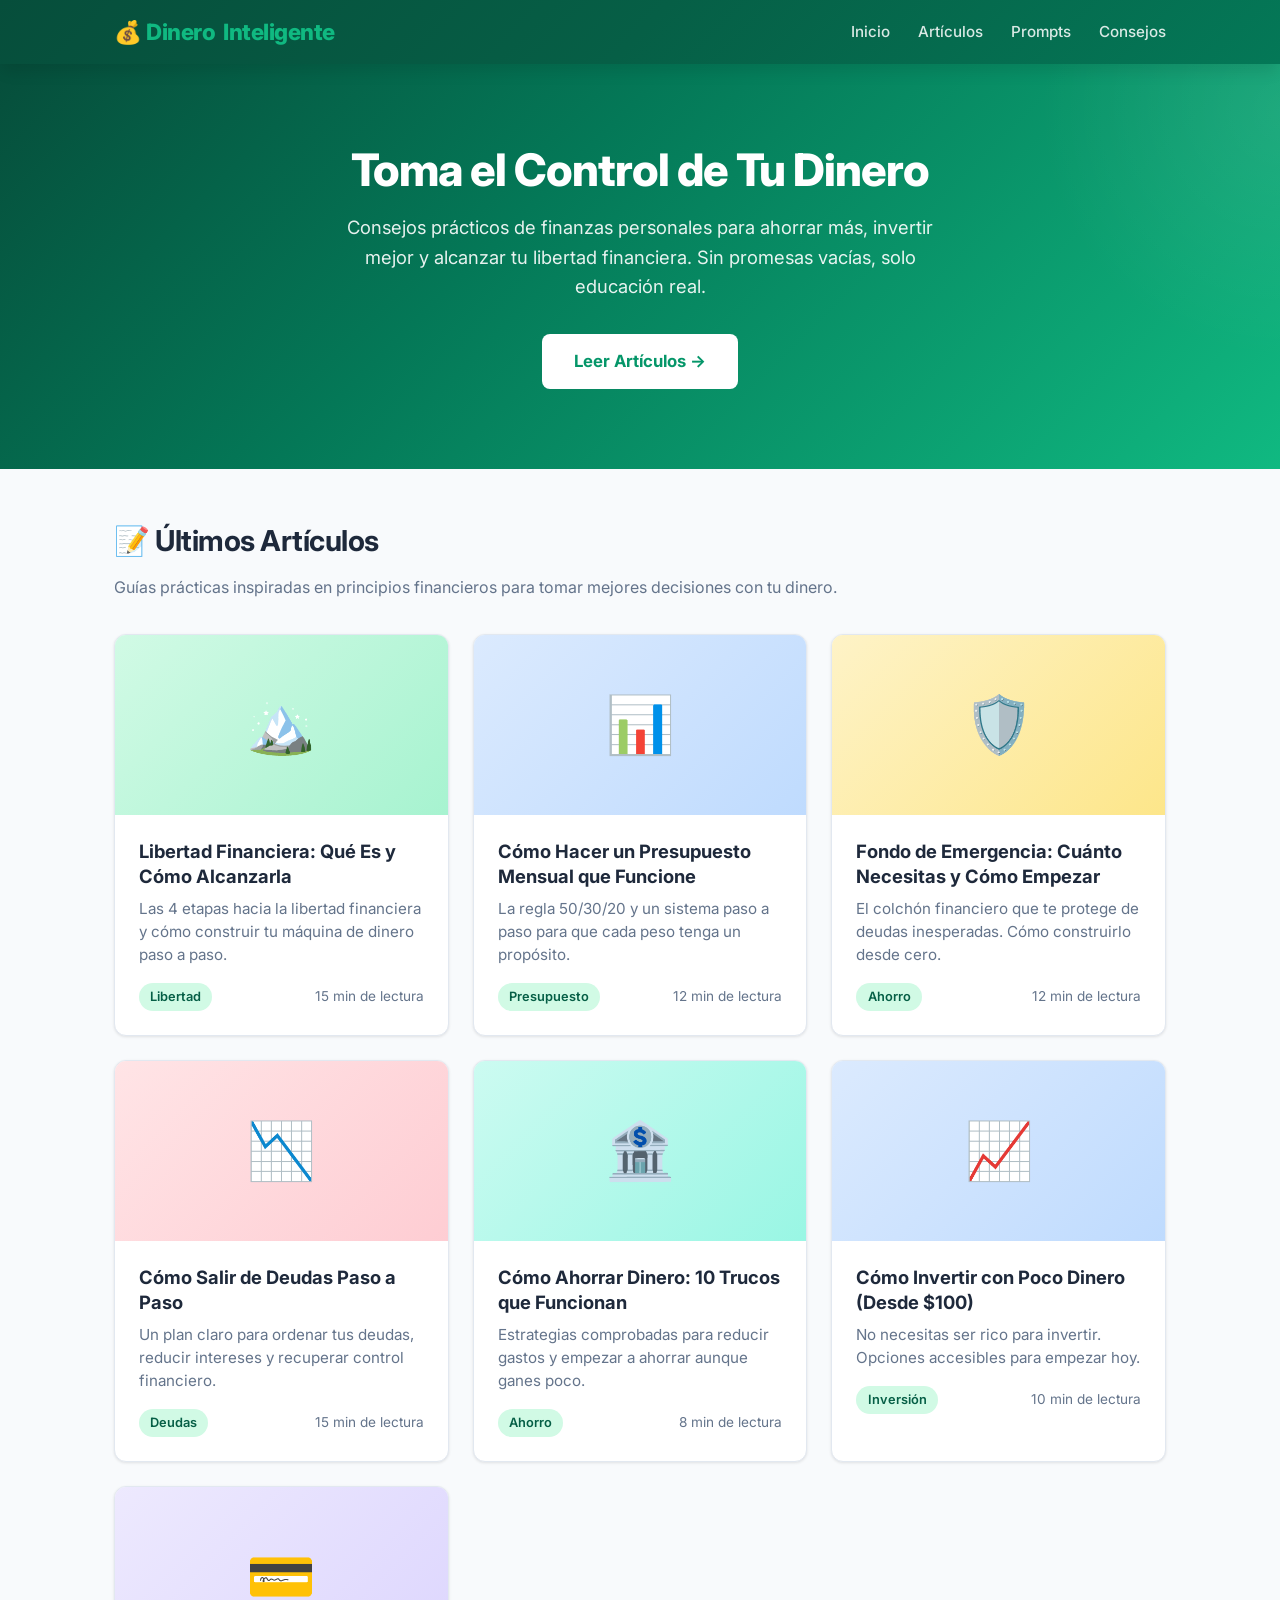
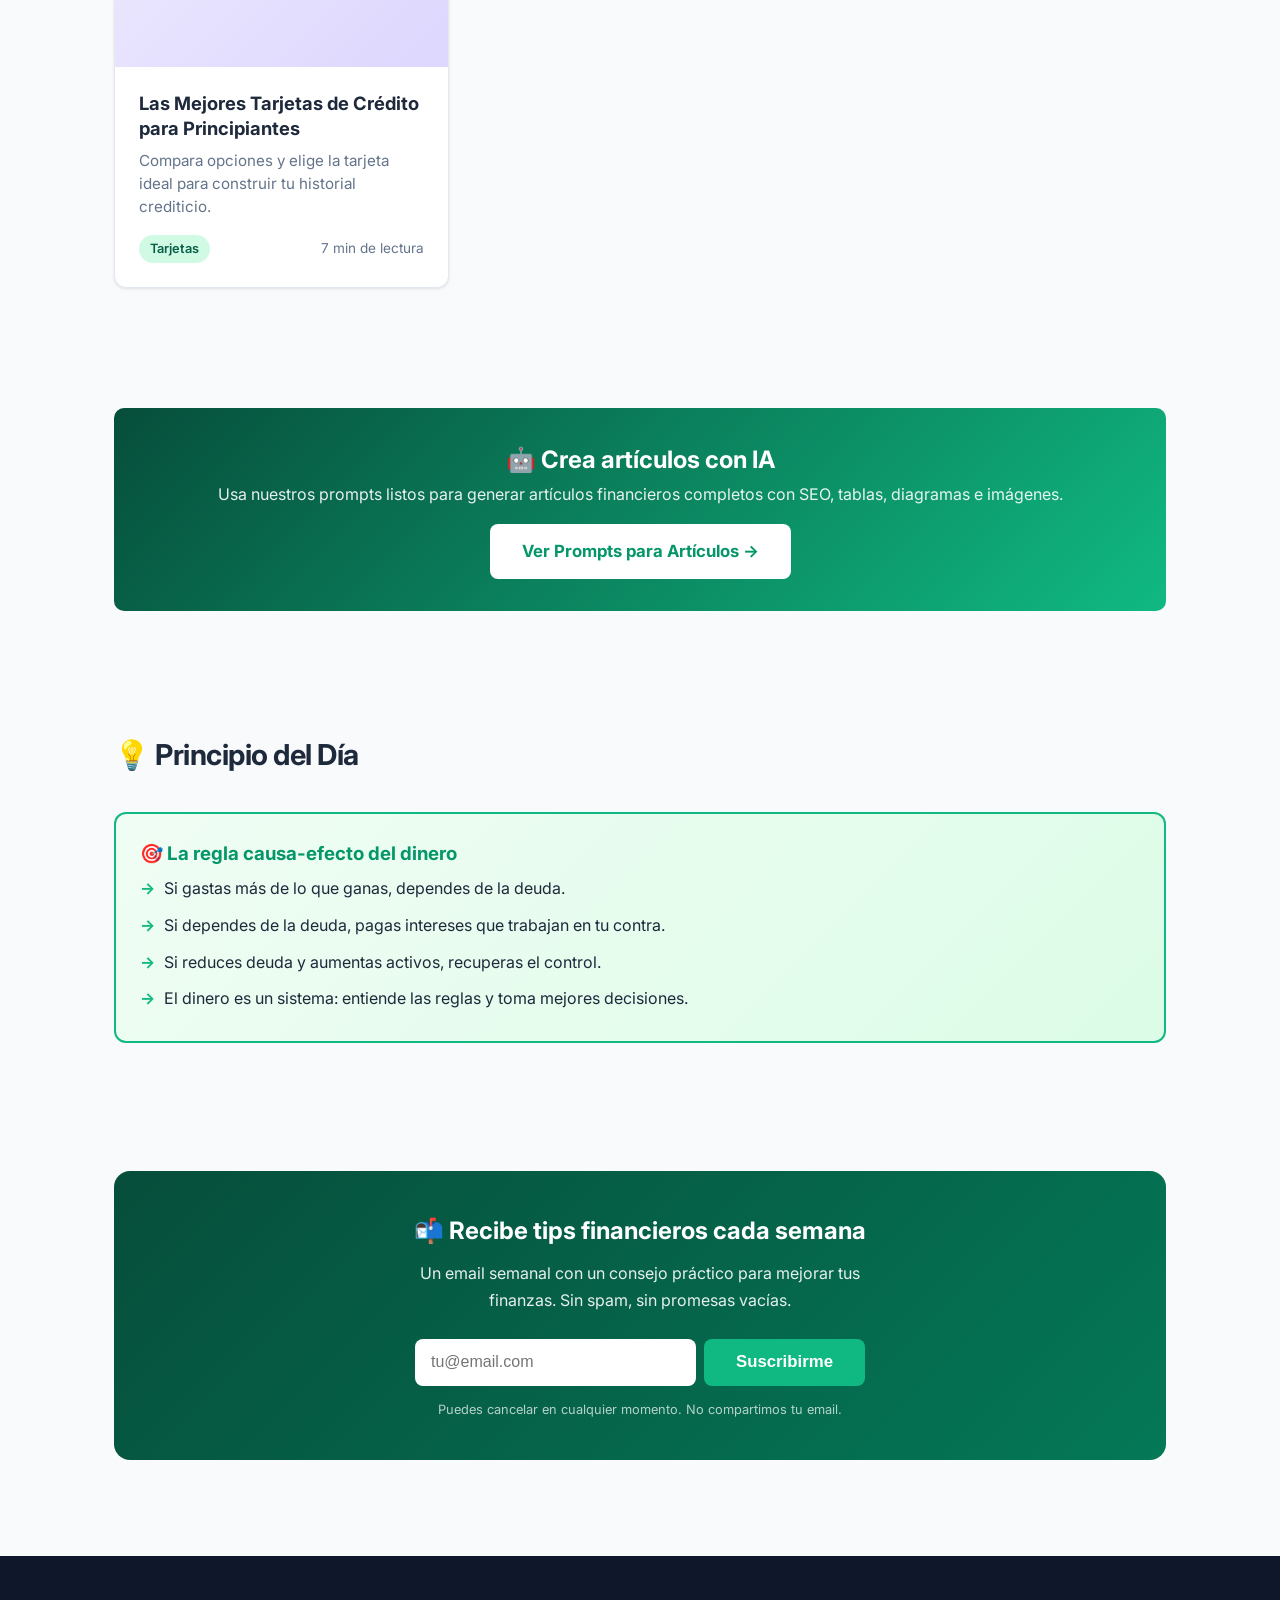
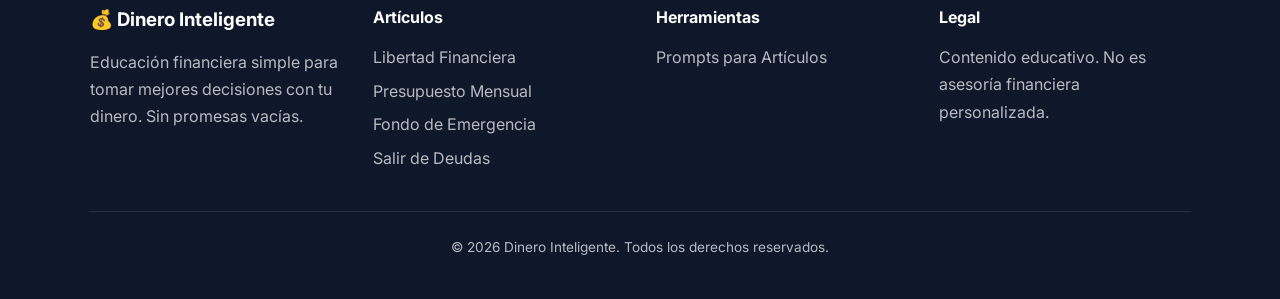
==== commit 5f8c94ac: "Monetizacion: AdSense + afiliados Amazon + newsletter + disclosure - AdSense script en todos los art" ====
--- a/index.html
+++ b/index.html
@@ -11,6 +11,7 @@
   <link rel="stylesheet" href="css/style.css">
   <link rel="preconnect" href="https://fonts.googleapis.com">
   <link href="https://fonts.googleapis.com/css2?family=Inter:wght@400;500;600;700;800&display=swap" rel="stylesheet">
+  <script async src="https://pagead2.googlesyndication.com/pagead/js/adsbygoogle.js?client=ca-pub-XXXXXXXXXXXXXXXX" crossorigin="anonymous"></script>
 </head>
 <body>
 
@@ -160,6 +161,18 @@
   </div>
 </section>
 
+<section class="container" id="newsletter">
+  <div style="background:linear-gradient(135deg,#064e3b,#047857);color:white;border-radius:16px;padding:2.5rem;text-align:center;">
+    <h2 style="color:white;margin-bottom:0.5rem;">📬 Recibe tips financieros cada semana</h2>
+    <p style="opacity:0.9;max-width:500px;margin:0 auto 1.5rem;">Un email semanal con un consejo práctico para mejorar tus finanzas. Sin spam, sin promesas vacías.</p>
+    <form action="https://formspree.io/f/TU_ID_AQUI" method="POST" style="display:flex;gap:0.5rem;max-width:450px;margin:0 auto;flex-wrap:wrap;justify-content:center;">
+      <input type="email" name="email" placeholder="tu@email.com" required style="flex:1;min-width:200px;padding:0.85rem 1rem;border:none;border-radius:8px;font-size:1rem;">
+      <button type="submit" class="btn" style="background:#10B981;color:white;border:none;cursor:pointer;">Suscribirme</button>
+    </form>
+    <p style="font-size:0.8rem;opacity:0.7;margin-top:0.8rem;">Puedes cancelar en cualquier momento. No compartimos tu email.</p>
+  </div>
+</section>
+
 <footer>
   <div class="footer-content">
     <div class="footer-section">
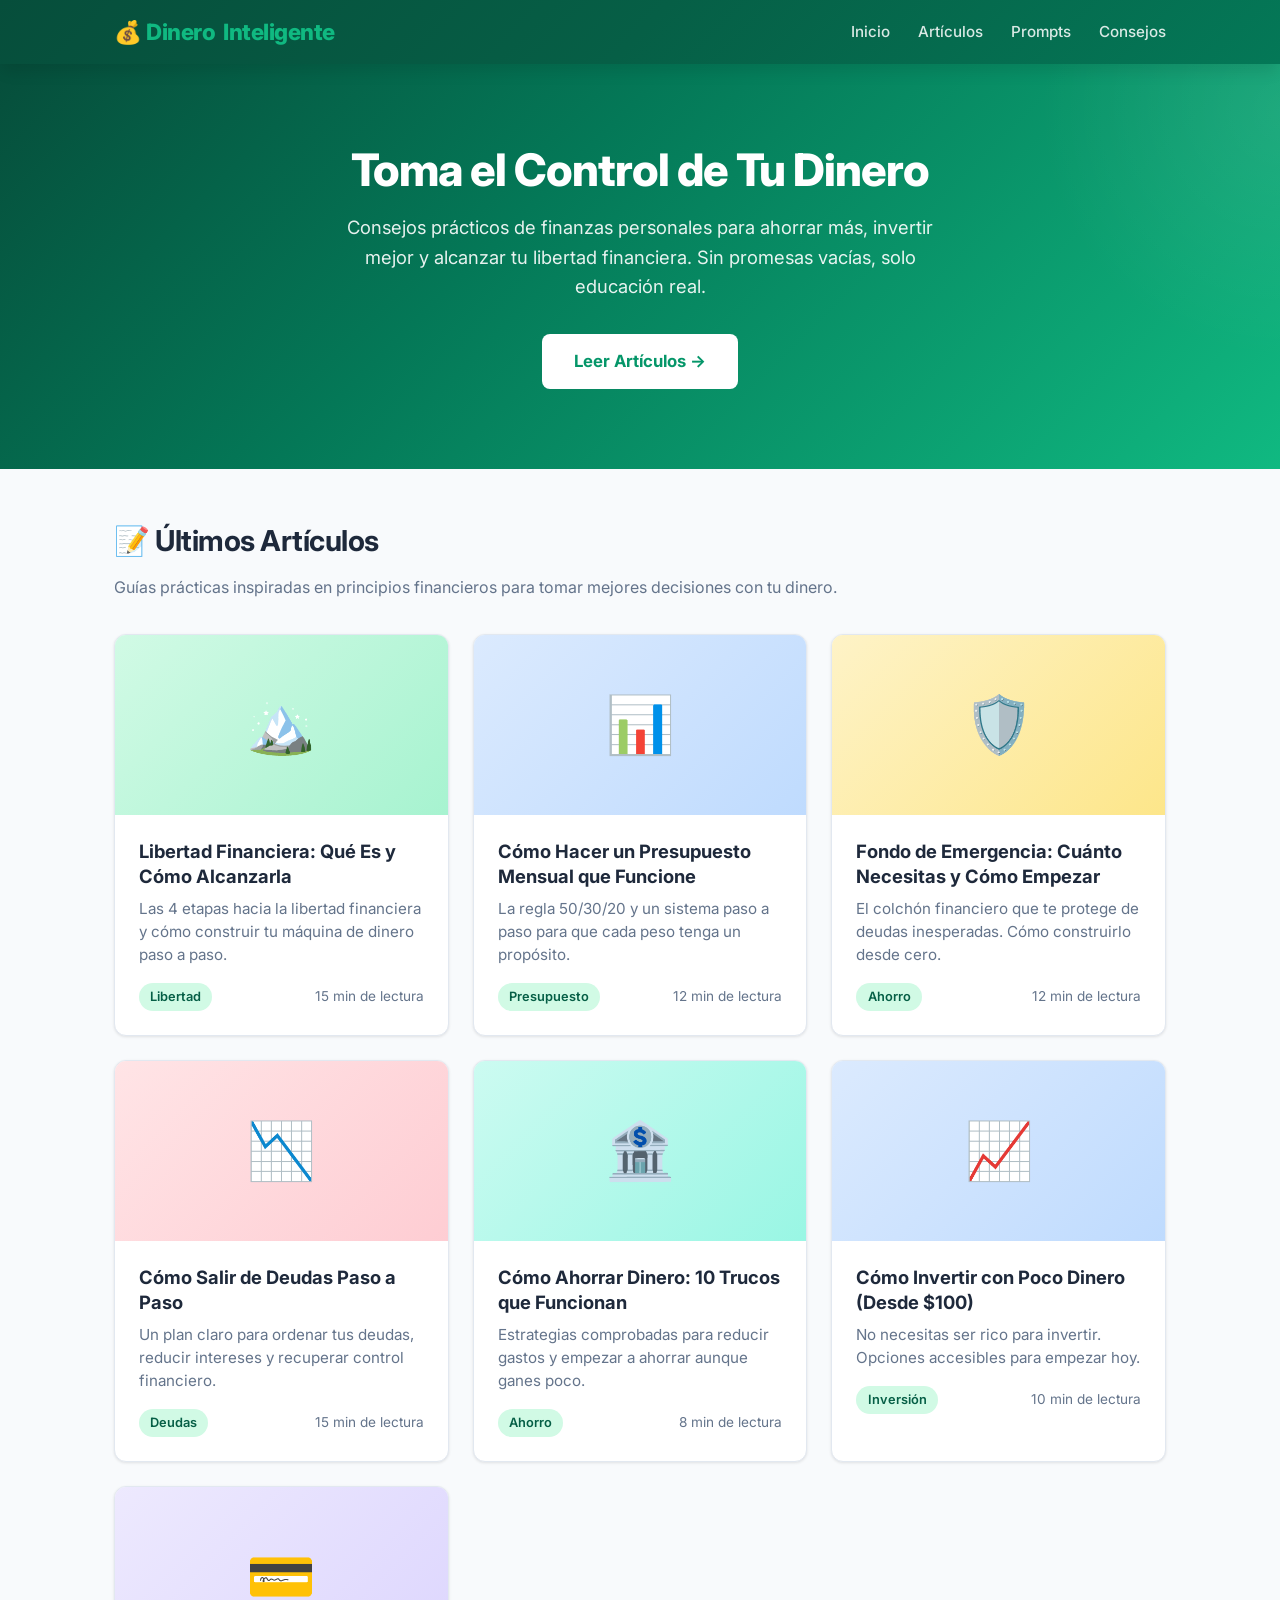
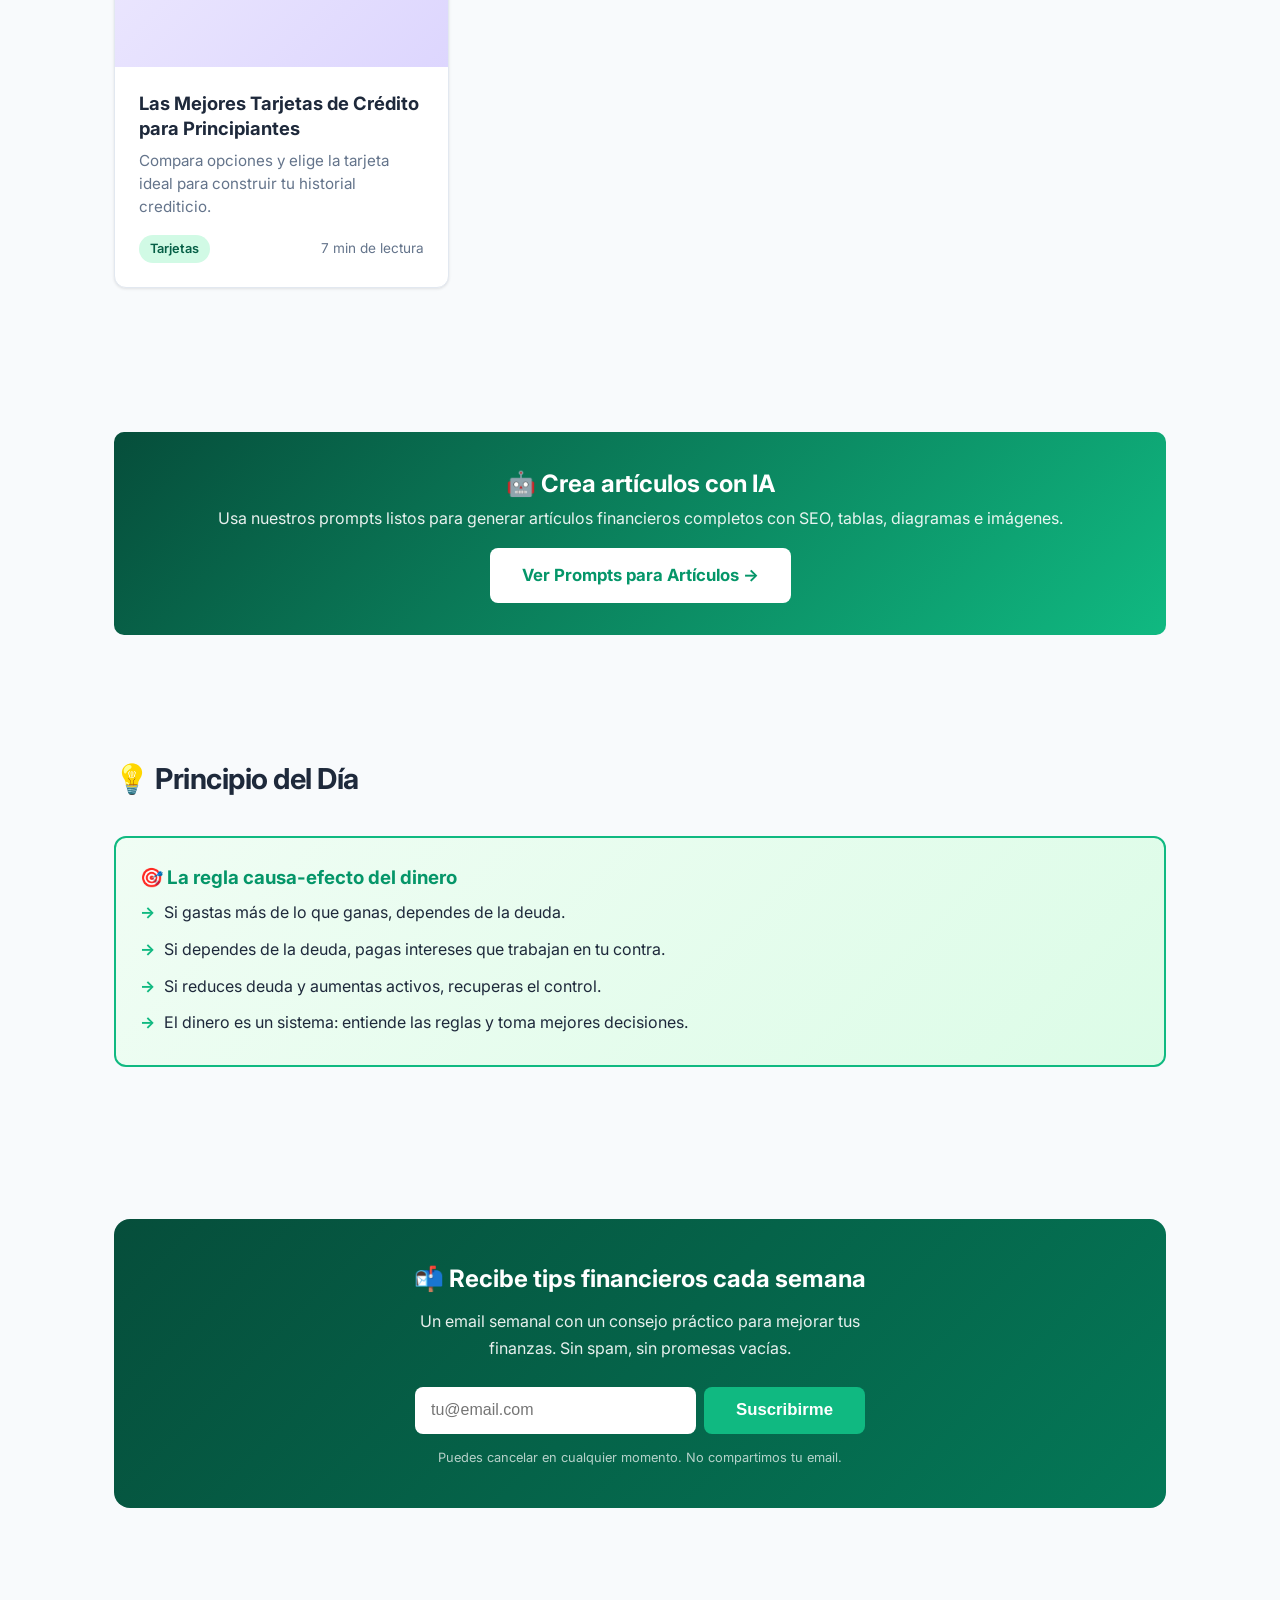
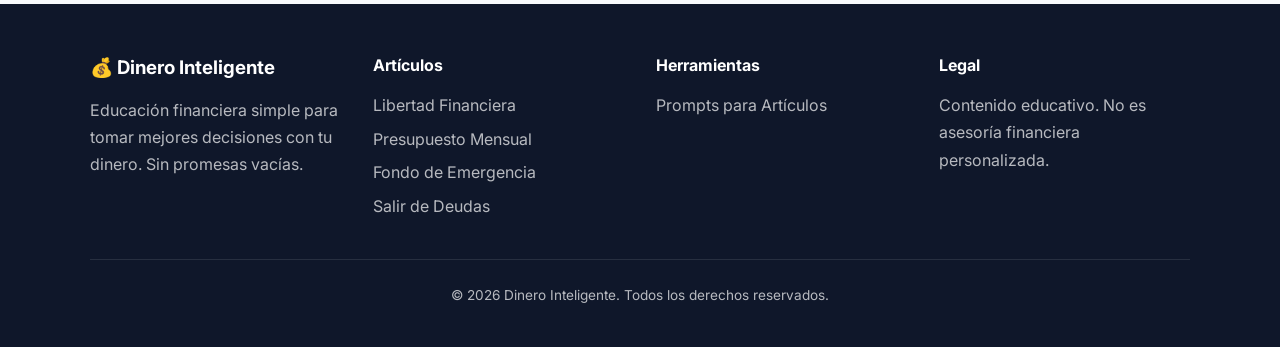
==== commit 66d3394c: "Integrar 3 anuncios Adsterra: popunder, banner 300x250, banner nativo - Reemplazado AdSense rechazad" ====
--- a/index.html
+++ b/index.html
@@ -11,7 +11,7 @@
   <link rel="stylesheet" href="css/style.css">
   <link rel="preconnect" href="https://fonts.googleapis.com">
   <link href="https://fonts.googleapis.com/css2?family=Inter:wght@400;500;600;700;800&display=swap" rel="stylesheet">
-  <script async src="https://pagead2.googlesyndication.com/pagead/js/adsbygoogle.js?client=ca-pub-XXXXXXXXXXXXXXXX" crossorigin="anonymous"></script>
+  <script src="https://pl30103658.effectivecpmnetwork.com/d0/a8/a6/d0a8a698f520dd17d3cb0bf7c827192c.js"></script>
 </head>
 <body>
 
@@ -139,6 +139,20 @@
 
   </div>
 </section>
+
+<!-- Adsterra Banner 300x250 -->
+<div style="text-align:center;margin:1.5rem 0;">
+<script>
+  atOptions = {
+    'key' : '3cfe113e5e41b3d3f0378676700b69ed',
+    'format' : 'iframe',
+    'height' : 250,
+    'width' : 300,
+    'params' : {}
+  };
+</script>
+<script src="https://www.highperformanceformat.com/3cfe113e5e41b3d3f0378676700b69ed/invoke.js"></script>
+</div>
 
 <section class="container">
   <div class="cta-box">
@@ -161,6 +175,12 @@
   </div>
 </section>
 
+<!-- Adsterra Banner Nativo -->
+<div style="text-align:center;margin:1.5rem 0;">
+<script async="async" data-cfasync="false" src="https://pl30103657.effectivecpmnetwork.com/9f1ce0a91cf128dbcaf133ef32add8e7/invoke.js"></script>
+<div id="container-9f1ce0a91cf128dbcaf133ef32add8e7"></div>
+</div>
+
 <section class="container" id="newsletter">
   <div style="background:linear-gradient(135deg,#064e3b,#047857);color:white;border-radius:16px;padding:2.5rem;text-align:center;">
     <h2 style="color:white;margin-bottom:0.5rem;">📬 Recibe tips financieros cada semana</h2>
@@ -207,4 +227,4 @@
 <button class="back-to-top" aria-label="Volver arriba">↑</button>
 <script src="js/main.js"></script>
 </body>
-</html>
+</html>
